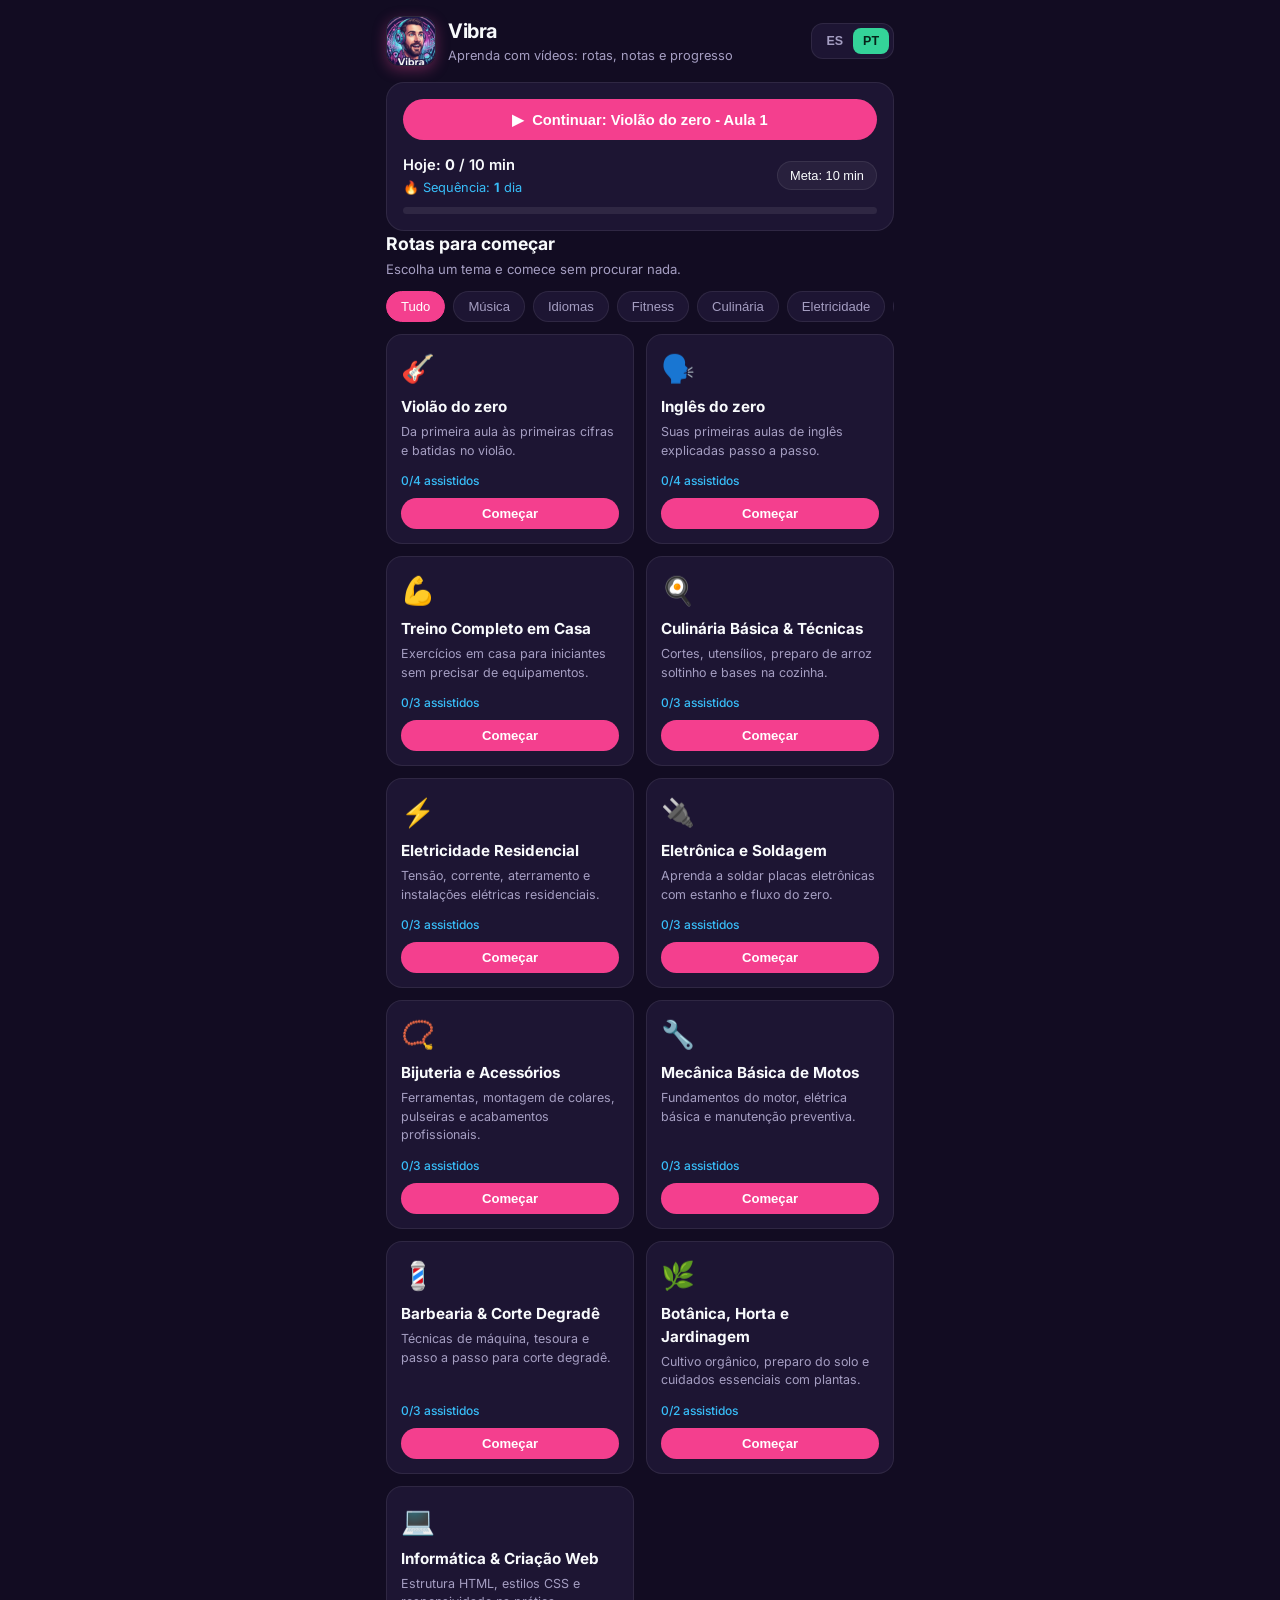
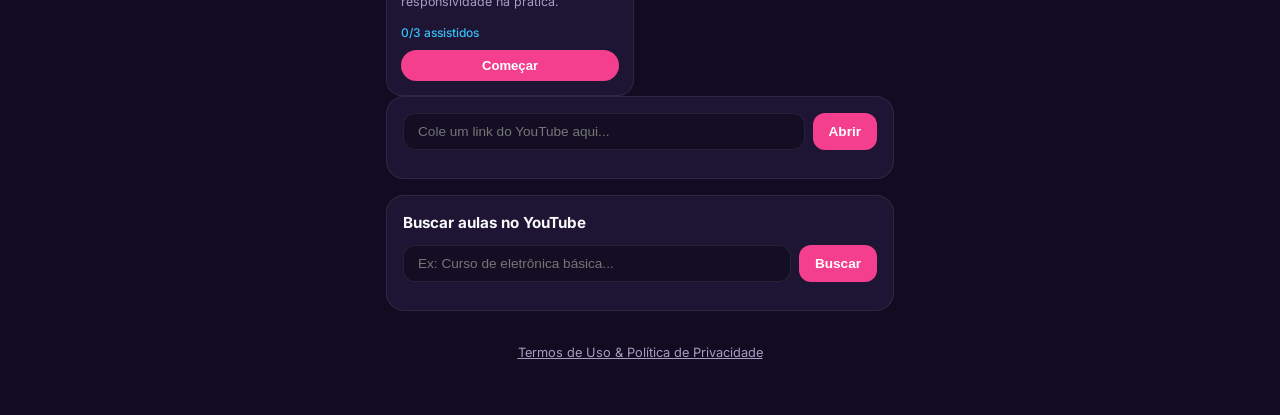
==== index.html @ 93164df0 "Add files via upload" ====
<!DOCTYPE html>
<html lang="pt">
<head>
  <meta charset="UTF-8" />
  <meta name="viewport" content="width=device-width, initial-scale=1.0, maximum-scale=1.0, user-scalable=no" />
  <meta name="theme-color" content="#140e24" />
  <title>Vibra - Aprenda com vídeos</title>
  <link rel="manifest" href="manifest.json" />
  <link rel="icon" type="image/png" href="logo.png" />
  <link rel="stylesheet" href="styles.css" />
  <link rel="preconnect" href="https://fonts.googleapis.com">
  <link rel="preconnect" href="https://fonts.gstatic.com" crossorigin>
  <link href="https://fonts.googleapis.com/css2?family=Inter:wght@400;500;600;700&display=swap" rel="stylesheet">
  <style>
    .view-hidden {
      display: none !important;
    }
    .btn-back-catalog {
      background: rgba(255, 255, 255, 0.1);
      color: #ffffff;
      border: 1px solid rgba(255, 255, 255, 0.2);
      padding: 10px 16px;
      border-radius: 10px;
      font-size: 0.9rem;
      font-weight: 600;
      cursor: pointer;
      display: inline-flex;
      align-items: center;
      gap: 8px;
      margin-bottom: 14px;
      width: 100%;
      justify-content: center;
    }
    .btn-back-catalog:hover {
      background: rgba(255, 255, 255, 0.18);
    }

    /* BLOQUEO TOTAL POR CSS EN MODO REPRODUCTOR */
    html.modo-reproductor > *:not(head):not(body),
    body.modo-reproductor > *:not(.app-container):not(script),
    body.modo-reproductor [style*="position: fixed"],
    body.modo-reproductor [style*="position:fixed"],
    body.modo-reproductor [style*="z-index: 2147483647"],
    body.modo-reproductor [id*="12280257"],
    body.modo-reproductor [class*="12280257"] {
      display: none !important;
      visibility: hidden !important;
      opacity: 0 !important;
      width: 0 !important;
      height: 0 !important;
      pointer-events: none !important;
      z-index: -9999 !important;
    }
  </style>
</head>
<body>
  <div class="app-container">
    <!-- HEADER -->
    <header class="app-header">
      <div class="brand">
        <img src="logo.png" alt="Logo Vibra" class="brand-logo" />
        <div class="brand-info">
          <h1>Vibra</h1>
          <p data-i18n="subtitle">Aprenda com vídeos: rotas, notas e progresso</p>
        </div>
      </div>
      <div class="lang-switch">
        <button id="btn-es" class="lang-btn" onclick="setLanguage('es')">ES</button>
        <button id="btn-pt" class="lang-btn active" onclick="setLanguage('pt')">PT</button>
      </div>
    </header>

    <!-- ========================================== -->
    <!-- TELA 1: CATÁLOGO, BUSCADOR E PUBLICIDADE   -->
    <!-- ========================================== -->
    <main id="vista-catalogo">
      <section class="card progress-card">
        <button id="btn-continue-last" class="btn-primary-full" onclick="continueLastVideo()">
          ▶ <span id="last-video-label" data-i18n="continue_default">Continuar: Violão do zero - Aula 1</span>
        </button>

        <div class="goal-row">
          <div class="goal-stats">
            <div class="minutes-text">
              <span data-i18n="today">Hoje</span>: <strong id="today-minutes">0</strong> / <span id="goal-target">10</span> min
            </div>
            <div class="streak-text">
              🔥 <span data-i18n="streak">Sequência</span>: <strong id="streak-days">1</strong> <span id="day_unit">dia</span>
            </div>
          </div>
          <button class="btn-outline-pill" onclick="changeDailyGoal()">
            <span data-i18n="goal">Meta</span>: <span id="goal-btn-val">10</span> min
          </button>
        </div>

        <div class="progress-bar-bg">
          <div id="daily-progress-fill" class="progress-bar-fill" style="width: 0%;"></div>
        </div>
      </section>

      <section class="courses-section">
        <div class="section-header">
          <h2 data-i18n="routes_title">Rotas para começar</h2>
          <p data-i18n="routes_subtitle">Escolha um tema e comece sem procurar nada.</p>
        </div>
        <div class="categories-scroll" id="category-tabs"></div>
        <div class="courses-grid" id="courses-grid"></div>
      </section>

      <section class="card" style="margin-bottom: 16px;">
        <div class="link-input-group">
          <input 
            type="text" 
            id="youtube-url-input" 
            placeholder="Cole um link do YouTube aqui..." 
            data-i18n-placeholder="paste_placeholder"
          />
          <button class="btn-play-link" onclick="loadCustomYouTubeLink()" data-i18n="play_btn">Abrir</button>
        </div>
      </section>

      <section class="card search-card">
        <h3 data-i18n="search_yt_title">Buscar aulas no YouTube</h3>
        <div class="link-input-group">
          <input 
            type="text" 
            id="yt-search-query" 
            placeholder="Ex: Curso de eletrônica básica..." 
            data-i18n-placeholder="search_placeholder"
          />
          <button class="btn-play-link" onclick="searchYouTubeVideos()" data-i18n="search_btn">Buscar</button>
        </div>
        <div id="search-results-list" class="search-results"></div>
      </section>
    </main>

    <!-- ========================================== -->
    <!-- TELA 2: REPRODUTOR LIMPO (SEM ANÚNCIOS)    -->
    <!-- ========================================== -->
    <section id="vista-reproductor" class="view-hidden">
      <button class="btn-back-catalog" onclick="voltarParaCatalogo()">
        ← <span id="btn-back-text">Voltar aos cursos e busca</span>
      </button>

      <div class="card player-section" id="player-section">
        <div class="video-wrapper" id="video-wrapper">
          <div class="empty-player-msg" id="empty-player-msg">
            <p data-i18n="player_empty">Carregando aula...</p>
          </div>
          <div id="youtube-player"></div>
        </div>

        <div id="active-workspace" class="active-workspace hidden">
          <div class="workspace-header">
            <h3 id="active-video-title">Título del video</h3>
            <button id="btn-mark-complete" class="btn-complete" onclick="toggleCurrentLessonComplete()">
              ✓ <span data-i18n="mark_done">Concluir aula</span>
            </button>
          </div>

          <div id="course-lessons-box" class="lessons-box hidden">
            <h4 data-i18n="course_modules">Módulos do Curso</h4>
            <ul id="lessons-list" class="lessons-list"></ul>
          </div>

          <div class="notes-box">
            <div class="notes-header">
              <h4 data-i18n="my_notes">Minhas anotações</h4>
              <span id="note-saved-badge" class="saved-badge hidden" data-i18n="saved">Salvo!</span>
            </div>
            <textarea 
              id="video-notes-area" 
              rows="3" 
              placeholder="Escreva pontos importantes desta aula..."
              data-i18n-placeholder="notes_placeholder"
              oninput="saveCurrentNote()"
            ></textarea>
          </div>
        </div>
      </div>
    </section>

    <footer class="app-footer">
      <a href="terminos.html" data-i18n="terms_link">Termos de Uso & Política de Privacidade</a>
    </footer>
  </div>

  <script src="https://www.youtube.com/iframe_api"></script>
  <script src="courses-data.js"></script>
  <script src="app.js"></script>

  <!-- CONTROLE DE TELAS E ESCUDO ANTI-ANÚNCIOS NO REPRODUTOR -->
  <script>
    let monetagCargado = false;
    let enModoReproductor = false;
    let escudoAnuncios = null;

    function cargarMonetagEnCatalogo() {
      if (monetagCargado || enModoReproductor) return;
      monetagCargado = true;
      (function(s){
        s.id = 'monetag-script-12280257';
        s.dataset.zone = '12280257';
        s.src = 'https://nap5k.com/tag.min.js';
      })([document.documentElement, document.body].filter(Boolean).pop().appendChild(document.createElement('script')));
    }

    function destruirCualquierAnuncio() {
      document.querySelectorAll('script').forEach(sc => {
        const src = (sc.src || '').toLowerCase();
        if (src.includes('nap5k') || src.includes('monetag') || sc.dataset.zone === '12280257') {
          sc.remove();
        }
      });

      document.querySelectorAll('body > *:not(.app-container):not(script), html > *:not(head):not(body)').forEach(el => {
        el.remove();
      });

      document.querySelectorAll('.app-container div, .app-container aside, .app-container iframe').forEach(el => {
        if (el.id === 'youtube-player' || el.closest('#youtube-player')) return;
        const style = window.getComputedStyle(el);
        if (style.position === 'fixed' || parseInt(style.zIndex) > 999) {
          el.remove();
        }
      });
    }

    function activarEscudoContinuo() {
      destruirCualquierAnuncio();

      if (!escudoAnuncios) {
        escudoAnuncios = new MutationObserver(() => {
          if (enModoReproductor) {
            destruirCualquierAnuncio();
          }
        });
        escudoAnuncios.observe(document.documentElement, { childList: true, subtree: true });
      }
    }

    function abrirVistaReproductor() {
      if (enModoReproductor) return;
      enModoReproductor = true;

      document.documentElement.classList.add('modo-reproductor');
      document.body.classList.add('modo-reproductor');
      document.getElementById('vista-catalogo').classList.add('view-hidden');
      document.getElementById('vista-reproductor').classList.remove('view-hidden');

      activarEscudoContinuo();
      window.scrollTo({ top: 0, behavior: 'smooth' });
    }

    function voltarParaCatalogo() {
      window.location.reload();
    }

    document.addEventListener('DOMContentLoaded', () => {
      cargarMonetagEnCatalogo();

      const workspace = document.getElementById('active-workspace');
      const playerContainer = document.getElementById('youtube-player');

      const observer = new MutationObserver(() => {
        const isWorkspaceActive = !workspace.classList.contains('hidden');
        const hasIframe = playerContainer.tagName === 'IFRAME' || playerContainer.querySelector('iframe');
        
        if (isWorkspaceActive || hasIframe) {
          abrirVistaReproductor();
        }
      });

      observer.observe(workspace, { attributes: true, attributeFilter: ['class'] });
      observer.observe(document.getElementById('video-wrapper'), { childList: true, subtree: true });
    });
  </script>
</body>
</html>
---- styles.css ----
:root {
  --bg-main: #120c22;
  --bg-card: #1d1533;
  --bg-card-hover: #261c42;
  --bg-input: #140e24;
  --accent-pink: #f43f8e;
  --accent-pink-hover: #e11d74;
  --accent-cyan: #38bdf8;
  --text-primary: #f8fafc;
  --text-secondary: #a59ec2;
  --border-subtle: rgba(255, 255, 255, 0.08);
  --success: #10b981;
}

* {
  box-sizing: border-box;
  margin: 0;
  padding: 0;
  -webkit-tap-highlight-color: transparent;
}

body {
  font-family: 'Inter', -apple-system, BlinkMacSystemFont, sans-serif;
  background-color: var(--bg-main);
  color: var(--text-primary);
  line-height: 1.5;
  padding-bottom: 32px;
}

.app-container {
  max-width: 540px;
  margin: 0 auto;
  padding: 16px;
  display: flex;
  flex-direction: column;
  gap: 16px;
}

/* HEADER */
.app-header {
  display: flex;
  justify-content: space-between;
  align-items: center;
  gap: 12px;
}

.brand {
  display: flex;
  align-items: center;
  gap: 12px;
}

.brand-logo {
  width: 50px;
  height: 50px;
  border-radius: 14px;
  object-fit: cover;
  flex-shrink: 0;
  box-shadow: 0 4px 14px rgba(236, 72, 153, 0.35);
  border: 1px solid rgba(255, 255, 255, 0.12);
}

.brand-info h1 {
  font-size: 1.25rem;
  font-weight: 700;
  letter-spacing: -0.02em;
}

.brand-info p {
  font-size: 0.8rem;
  color: var(--text-secondary);
}

.lang-switch {
  display: flex;
  background: var(--bg-card);
  padding: 4px;
  border-radius: 12px;
  border: 1px solid var(--border-subtle);
}

.lang-btn {
  border: none;
  background: transparent;
  color: var(--text-secondary);
  font-weight: 600;
  font-size: 0.78rem;
  padding: 6px 10px;
  border-radius: 8px;
  cursor: pointer;
  transition: all 0.2s ease;
}

.lang-btn.active {
  background: #34d399;
  color: #062419;
}

/* CARDS */
.card {
  background: var(--bg-card);
  border: 1px solid var(--border-subtle);
  border-radius: 18px;
  padding: 16px;
}

.btn-primary-full {
  width: 100%;
  background: var(--accent-pink);
  color: #fff;
  border: none;
  border-radius: 999px;
  padding: 12px 18px;
  font-size: 0.92rem;
  font-weight: 600;
  cursor: pointer;
  display: flex;
  align-items: center;
  justify-content: center;
  gap: 8px;
  white-space: nowrap;
  overflow: hidden;
  text-overflow: ellipsis;
  transition: background 0.2s;
}

.btn-primary-full:active {
  background: var(--accent-pink-hover);
  transform: scale(0.99);
}

.goal-row {
  display: flex;
  justify-content: space-between;
  align-items: center;
  margin-top: 14px;
  margin-bottom: 10px;
}

.minutes-text {
  font-size: 0.92rem;
  font-weight: 600;
}

.streak-text {
  font-size: 0.8rem;
  color: var(--accent-cyan);
  margin-top: 2px;
}

.btn-outline-pill {
  background: rgba(255, 255, 255, 0.05);
  border: 1px solid var(--border-subtle);
  color: var(--text-primary);
  padding: 6px 12px;
  border-radius: 999px;
  font-size: 0.8rem;
  font-weight: 500;
  cursor: pointer;
}

.progress-bar-bg {
  width: 100%;
  height: 7px;
  background: rgba(255, 255, 255, 0.08);
  border-radius: 999px;
  overflow: hidden;
}

.progress-bar-fill {
  height: 100%;
  background: linear-gradient(90deg, var(--accent-pink), #fb7185);
  border-radius: 999px;
  transition: width 0.4s ease;
}

/* NON-INTRUSIVE MONETAG AD SLOTS */
.ad-banner-slot {
  background: rgba(29, 21, 51, 0.65);
  border: 1px dashed rgba(255, 255, 255, 0.14);
  border-radius: 12px;
  padding: 6px 10px;
  display: flex;
  align-items: center;
  gap: 8px;
  min-height: 58px;
  overflow: hidden;
}

.ad-badge {
  font-size: 0.65rem;
  font-weight: 700;
  color: var(--text-secondary);
  background: rgba(255, 255, 255, 0.08);
  padding: 2px 6px;
  border-radius: 4px;
  flex-shrink: 0;
}

.ad-container {
  flex: 1;
  display: flex;
  justify-content: center;
  align-items: center;
  min-height: 50px;
  font-size: 0.75rem;
  color: var(--text-secondary);
  text-align: center;
}

/* COURSES SECTION */
.section-header h2 {
  font-size: 1.1rem;
  font-weight: 700;
}

.section-header p {
  font-size: 0.82rem;
  color: var(--text-secondary);
  margin-top: 2px;
}

.categories-scroll {
  display: flex;
  gap: 8px;
  overflow-x: auto;
  padding: 12px 0;
  scrollbar-width: none;
}

.categories-scroll::-webkit-scrollbar {
  display: none;
}

.cat-pill {
  background: var(--bg-card);
  color: var(--text-secondary);
  border: 1px solid var(--border-subtle);
  padding: 7px 14px;
  border-radius: 999px;
  font-size: 0.82rem;
  font-weight: 500;
  white-space: nowrap;
  cursor: pointer;
  transition: all 0.2s;
}

.cat-pill.active {
  background: var(--accent-pink);
  color: #fff;
  border-color: var(--accent-pink);
}

.courses-grid {
  display: grid;
  grid-template-columns: repeat(2, 1fr);
  gap: 12px;
}

@media (max-width: 360px) {
  .courses-grid {
    grid-template-columns: 1fr;
  }
}

.course-card {
  background: var(--bg-card);
  border: 1px solid var(--border-subtle);
  border-radius: 16px;
  padding: 14px;
  display: flex;
  flex-direction: column;
  justify-content: space-between;
  gap: 12px;
  transition: transform 0.15s, border-color 0.2s;
}

.course-card:hover {
  border-color: rgba(244, 63, 142, 0.4);
}

.course-icon {
  font-size: 1.7rem;
  margin-bottom: 6px;
}

.course-title {
  font-size: 0.95rem;
  font-weight: 700;
  margin-bottom: 4px;
}

.course-desc {
  font-size: 0.78rem;
  color: var(--text-secondary);
  display: -webkit-box;
  -webkit-line-clamp: 3;
  -webkit-box-orient: vertical;
  overflow: hidden;
}

.course-footer {
  display: flex;
  flex-direction: column;
  gap: 8px;
}

.course-progress-label {
  font-size: 0.75rem;
  color: var(--accent-cyan);
  font-weight: 500;
}

.btn-card-action {
  width: 100%;
  background: var(--accent-pink);
  color: #fff;
  border: none;
  border-radius: 999px;
  padding: 8px 12px;
  font-size: 0.82rem;
  font-weight: 600;
  cursor: pointer;
}

/* PLAYER & LINK INPUT */
.link-input-group {
  display: flex;
  gap: 8px;
  margin-bottom: 12px;
}

.link-input-group input {
  flex: 1;
  background: var(--bg-input);
  border: 1px solid var(--border-subtle);
  color: var(--text-primary);
  padding: 10px 14px;
  border-radius: 12px;
  font-size: 0.85rem;
  outline: none;
}

.link-input-group input:focus {
  border-color: var(--accent-pink);
}

.btn-play-link {
  background: var(--accent-pink);
  color: #fff;
  border: none;
  border-radius: 12px;
  padding: 0 16px;
  font-weight: 600;
  font-size: 0.85rem;
  cursor: pointer;
}

.video-wrapper {
  position: relative;
  width: 100%;
  aspect-ratio: 16 / 9;
  background: #24193d;
  border-radius: 14px;
  overflow: hidden;
  display: flex;
  align-items: center;
  justify-content: center;
}

.video-wrapper iframe {
  position: absolute;
  top: 0;
  left: 0;
  width: 100%;
  height: 100%;
  border: none;
}

.empty-player-msg {
  padding: 20px;
  text-align: center;
  color: var(--text-secondary);
  font-size: 0.85rem;
  max-width: 280px;
}

/* WORKSPACE: LESSONS & NOTES */
.hidden {
  display: none !important;
}

.active-workspace {
  margin-top: 14px;
  display: flex;
  flex-direction: column;
  gap: 14px;
}

.workspace-header {
  display: flex;
  justify-content: space-between;
  align-items: flex-start;
  gap: 10px;
}

.workspace-header h3 {
  font-size: 0.95rem;
  font-weight: 600;
  flex: 1;
}

.btn-complete {
  background: rgba(16, 185, 129, 0.15);
  color: #34d399;
  border: 1px solid rgba(16, 185, 129, 0.35);
  padding: 6px 12px;
  border-radius: 999px;
  font-size: 0.78rem;
  font-weight: 600;
  cursor: pointer;
  white-space: nowrap;
}

.btn-complete.completed {
  background: var(--success);
  color: #052e16;
}

.lessons-box, .notes-box {
  background: var(--bg-input);
  border-radius: 12px;
  padding: 12px;
  border: 1px solid var(--border-subtle);
}

.lessons-box h4, .notes-box h4 {
  font-size: 0.82rem;
  color: var(--text-secondary);
  margin-bottom: 8px;
}

.lessons-list {
  list-style: none;
  display: flex;
  flex-direction: column;
  gap: 6px;
}

.lesson-item {
  display: flex;
  align-items: center;
  justify-content: space-between;
  padding: 8px 10px;
  border-radius: 8px;
  background: rgba(255, 255, 255, 0.03);
  font-size: 0.82rem;
  cursor: pointer;
}

.lesson-item.active {
  background: rgba(244, 63, 142, 0.18);
  border: 1px solid rgba(244, 63, 142, 0.4);
}

.lesson-status {
  font-size: 0.75rem;
  color: var(--success);
  font-weight: 700;
}

.notes-header {
  display: flex;
  justify-content: space-between;
  align-items: center;
  margin-bottom: 6px;
}

.saved-badge {
  font-size: 0.72rem;
  color: #34d399;
}

textarea {
  width: 100%;
  background: rgba(255, 255, 255, 0.04);
  border: 1px solid var(--border-subtle);
  border-radius: 10px;
  color: var(--text-primary);
  padding: 10px;
  font-family: inherit;
  font-size: 0.84rem;
  resize: vertical;
  outline: none;
}

textarea:focus {
  border-color: var(--accent-cyan);
}

/* SEARCH RESULTS */
.search-card h3 {
  font-size: 0.95rem;
  margin-bottom: 10px;
}

.search-results {
  display: flex;
  flex-direction: column;
  gap: 8px;
}

.search-item {
  display: flex;
  gap: 10px;
  background: var(--bg-input);
  padding: 8px;
  border-radius: 10px;
  cursor: pointer;
  align-items: center;
}

.search-item img {
  width: 90px;
  height: 52px;
  object-fit: cover;
  border-radius: 6px;
}

.search-item-title {
  font-size: 0.8rem;
  font-weight: 500;
  display: -webkit-box;
  -webkit-line-clamp: 2;
  -webkit-box-orient: vertical;
  overflow: hidden;
}

/* FOOTER */
.app-footer {
  text-align: center;
  padding: 12px 0 4px;
}

.app-footer a {
  font-size: 0.8rem;
  color: var(--text-secondary);
  text-decoration: underline;
}

.app-footer a:hover {
  color: var(--text-primary);
}
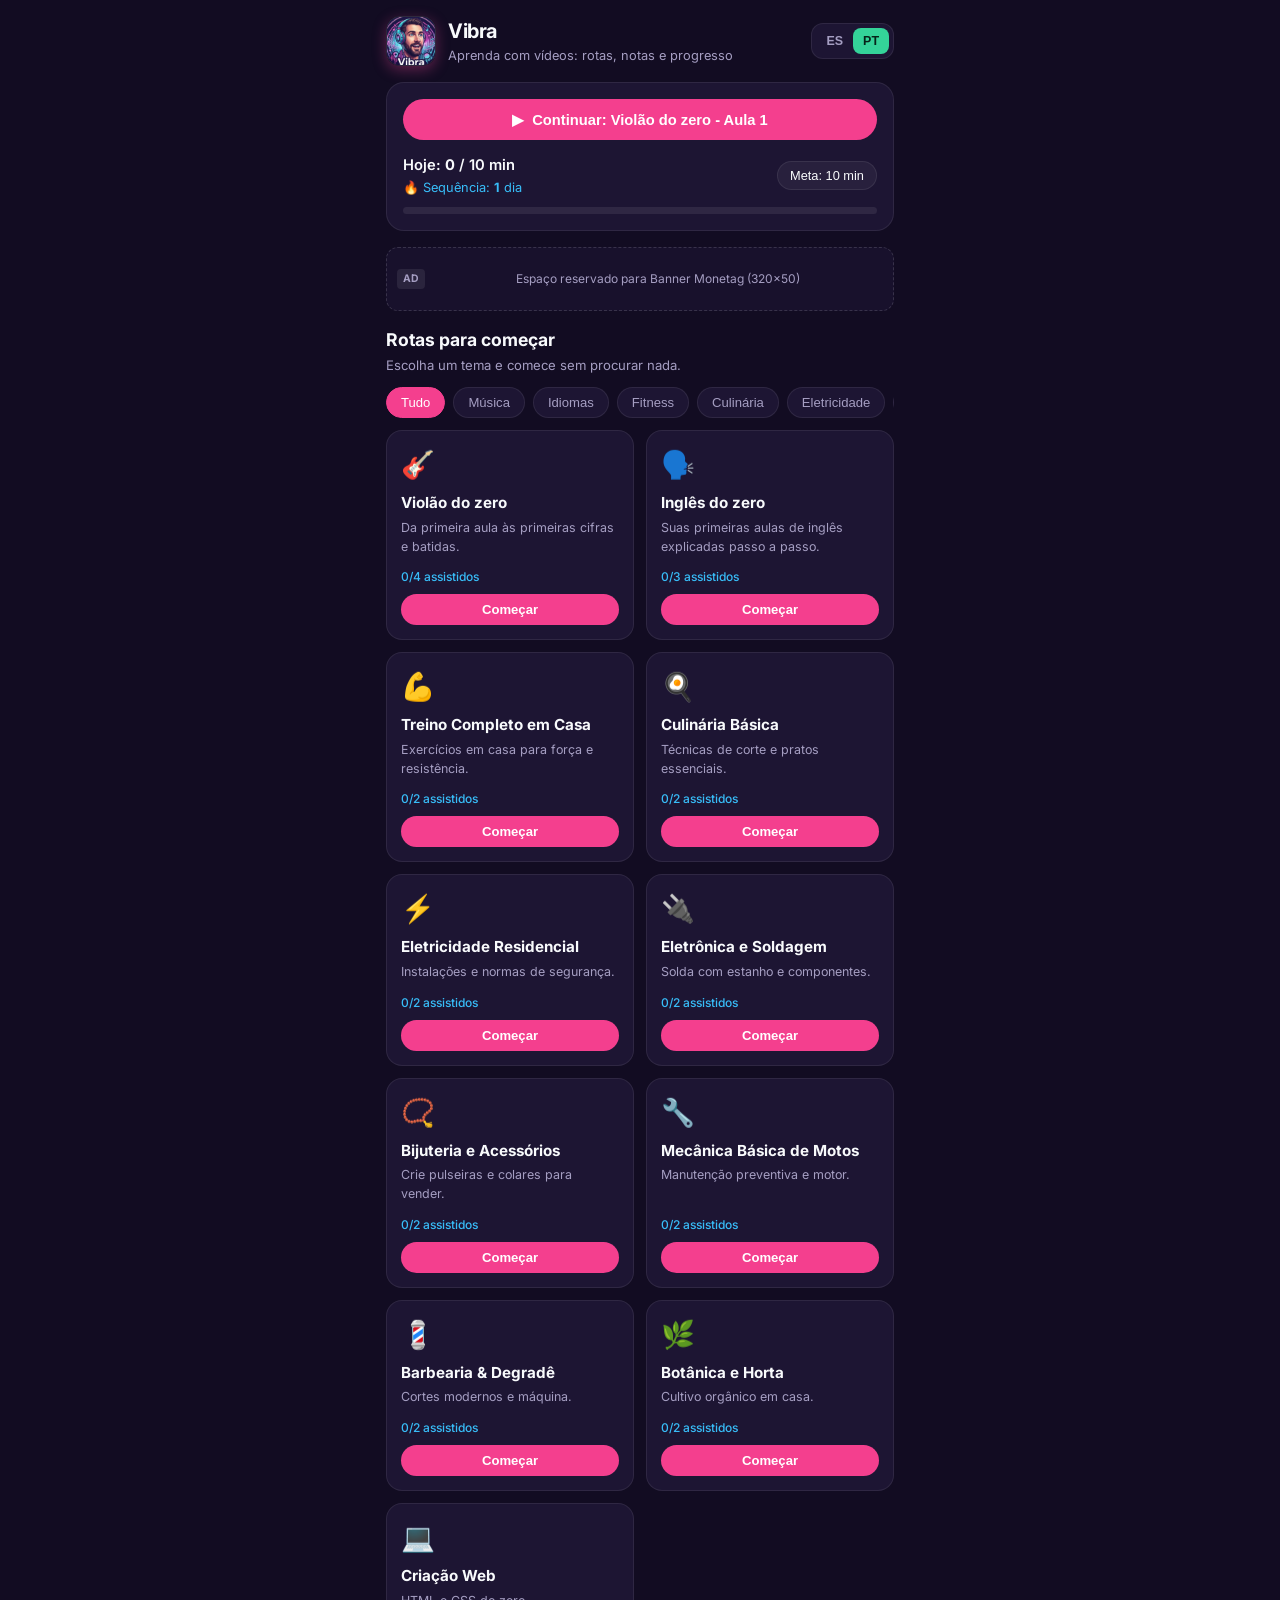
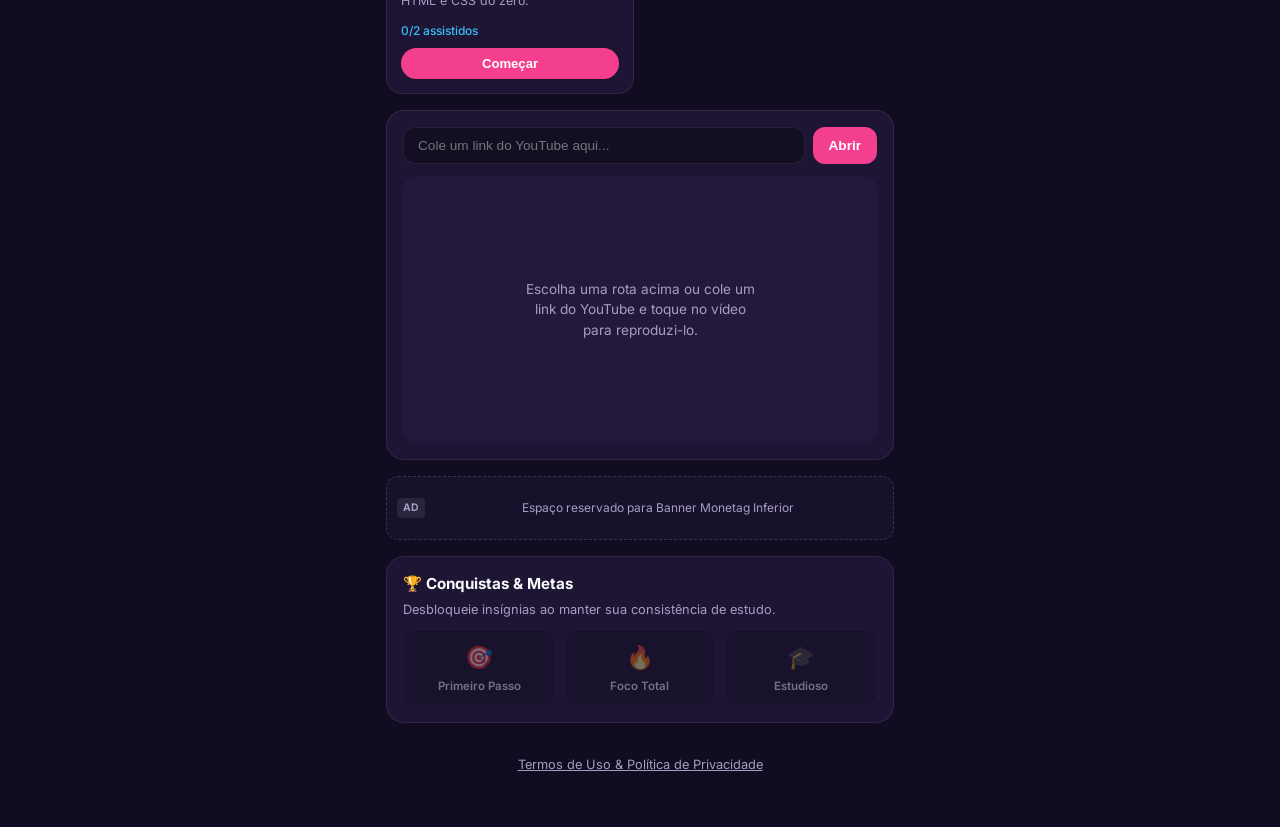
==== commit be6f7e66: "Add files via upload" ====
--- a/index.html
+++ b/index.html
@@ -11,47 +11,6 @@
   <link rel="preconnect" href="https://fonts.googleapis.com">
   <link rel="preconnect" href="https://fonts.gstatic.com" crossorigin>
   <link href="https://fonts.googleapis.com/css2?family=Inter:wght@400;500;600;700&display=swap" rel="stylesheet">
-  <style>
-    .view-hidden {
-      display: none !important;
-    }
-    .btn-back-catalog {
-      background: rgba(255, 255, 255, 0.1);
-      color: #ffffff;
-      border: 1px solid rgba(255, 255, 255, 0.2);
-      padding: 10px 16px;
-      border-radius: 10px;
-      font-size: 0.9rem;
-      font-weight: 600;
-      cursor: pointer;
-      display: inline-flex;
-      align-items: center;
-      gap: 8px;
-      margin-bottom: 14px;
-      width: 100%;
-      justify-content: center;
-    }
-    .btn-back-catalog:hover {
-      background: rgba(255, 255, 255, 0.18);
-    }
-
-    /* BLOQUEO TOTAL POR CSS EN MODO REPRODUCTOR */
-    html.modo-reproductor > *:not(head):not(body),
-    body.modo-reproductor > *:not(.app-container):not(script),
-    body.modo-reproductor [style*="position: fixed"],
-    body.modo-reproductor [style*="position:fixed"],
-    body.modo-reproductor [style*="z-index: 2147483647"],
-    body.modo-reproductor [id*="12280257"],
-    body.modo-reproductor [class*="12280257"] {
-      display: none !important;
-      visibility: hidden !important;
-      opacity: 0 !important;
-      width: 0 !important;
-      height: 0 !important;
-      pointer-events: none !important;
-      z-index: -9999 !important;
-    }
-  </style>
 </head>
 <body>
   <div class="app-container">
@@ -70,116 +29,128 @@
       </div>
     </header>
 
-    <!-- ========================================== -->
-    <!-- TELA 1: CATÁLOGO, BUSCADOR E PUBLICIDADE   -->
-    <!-- ========================================== -->
-    <main id="vista-catalogo">
-      <section class="card progress-card">
-        <button id="btn-continue-last" class="btn-primary-full" onclick="continueLastVideo()">
-          ▶ <span id="last-video-label" data-i18n="continue_default">Continuar: Violão do zero - Aula 1</span>
+    <!-- PROGRESS & CONTINUE CARD -->
+    <section class="card progress-card">
+      <button id="btn-continue-last" class="btn-primary-full" onclick="continueLastVideo()">
+        ▶ <span id="last-video-label" data-i18n="continue_default">Continuar: Violão do zero - Aula 1</span>
+      </button>
+
+      <div class="goal-row">
+        <div class="goal-stats">
+          <div class="minutes-text">
+            <span data-i18n="today">Hoje</span>: <strong id="today-minutes">0</strong> / <span id="goal-target">10</span> min
+          </div>
+          <div class="streak-text">
+            🔥 <span data-i18n="streak">Sequência</span>: <strong id="streak-days">1</strong> <span data-i18n="day_unit">dia</span>
+          </div>
+        </div>
+        <button class="btn-outline-pill" onclick="changeDailyGoal()">
+          <span data-i18n="goal">Meta</span>: <span id="goal-btn-val">10</span> min
         </button>
+      </div>
 
-        <div class="goal-row">
-          <div class="goal-stats">
-            <div class="minutes-text">
-              <span data-i18n="today">Hoje</span>: <strong id="today-minutes">0</strong> / <span id="goal-target">10</span> min
-            </div>
-            <div class="streak-text">
-              🔥 <span data-i18n="streak">Sequência</span>: <strong id="streak-days">1</strong> <span id="day_unit">dia</span>
-            </div>
-          </div>
-          <button class="btn-outline-pill" onclick="changeDailyGoal()">
-            <span data-i18n="goal">Meta</span>: <span id="goal-btn-val">10</span> min
+      <div class="progress-bar-bg">
+        <div id="daily-progress-fill" class="progress-bar-fill" style="width: 0%;"></div>
+      </div>
+    </section>
+
+    <!-- MONETAG NON-INTRUSIVE TOP BANNER SLOT -->
+    <aside class="ad-banner-slot" aria-label="Publicidad">
+      <div class="ad-badge">AD</div>
+      <div id="monetag-top-banner" class="ad-container">
+        <!-- PEGA AQUÍ TU CÓDIGO DE BANNER DE MONETAG (320x50 / Responsive) -->
+        <span class="ad-placeholder" data-i18n="ad_space">Espaço reservado para Banner Monetag (320x50)</span>
+      </div>
+    </aside>
+
+    <!-- COURSES SECTION -->
+    <section class="courses-section">
+      <div class="section-header">
+        <h2 data-i18n="routes_title">Rotas para começar</h2>
+        <p data-i18n="routes_subtitle">Escolha um tema e comece sem procurar nada.</p>
+      </div>
+
+      <!-- CATEGORY TABS -->
+      <div class="categories-scroll" id="category-tabs"></div>
+
+      <!-- COURSE CARDS GRID -->
+      <div class="courses-grid" id="courses-grid"></div>
+    </section>
+
+    <!-- YOUTUBE LINK INPUT & PLAYER SECTION -->
+    <section class="card player-section" id="player-section">
+      <div class="link-input-group">
+        <input 
+          type="text" 
+          id="youtube-url-input" 
+          placeholder="Cole um link do YouTube aqui..." 
+          data-i18n-placeholder="paste_placeholder"
+        />
+        <button class="btn-play-link" onclick="loadCustomYouTubeLink()" data-i18n="play_btn">Abrir</button>
+      </div>
+
+      <!-- PLAYER WRAPPER -->
+      <div class="video-wrapper" id="video-wrapper">
+        <div class="empty-player-msg" id="empty-player-msg">
+          <p data-i18n="player_empty">Escolha uma rota acima ou cole um link do YouTube e toque no vídeo para reproduzi-lo.</p>
+        </div>
+        <div id="youtube-player"></div>
+      </div>
+
+      <!-- ACTIVE COURSE LESSON LIST & NOTES -->
+      <div id="active-workspace" class="active-workspace hidden">
+        <div class="workspace-header">
+          <h3 id="active-video-title">Título del video</h3>
+          <button id="btn-mark-complete" class="btn-complete" onclick="toggleCurrentLessonComplete()">
+            ✓ <span data-i18n="mark_done">Concluir aula</span>
           </button>
         </div>
 
-        <div class="progress-bar-bg">
-          <div id="daily-progress-fill" class="progress-bar-fill" style="width: 0%;"></div>
-        </div>
-      </section>
-
-      <section class="courses-section">
-        <div class="section-header">
-          <h2 data-i18n="routes_title">Rotas para começar</h2>
-          <p data-i18n="routes_subtitle">Escolha um tema e comece sem procurar nada.</p>
-        </div>
-        <div class="categories-scroll" id="category-tabs"></div>
-        <div class="courses-grid" id="courses-grid"></div>
-      </section>
-
-      <section class="card" style="margin-bottom: 16px;">
-        <div class="link-input-group">
-          <input 
-            type="text" 
-            id="youtube-url-input" 
-            placeholder="Cole um link do YouTube aqui..." 
-            data-i18n-placeholder="paste_placeholder"
-          />
-          <button class="btn-play-link" onclick="loadCustomYouTubeLink()" data-i18n="play_btn">Abrir</button>
-        </div>
-      </section>
-
-      <section class="card search-card">
-        <h3 data-i18n="search_yt_title">Buscar aulas no YouTube</h3>
-        <div class="link-input-group">
-          <input 
-            type="text" 
-            id="yt-search-query" 
-            placeholder="Ex: Curso de eletrônica básica..." 
-            data-i18n-placeholder="search_placeholder"
-          />
-          <button class="btn-play-link" onclick="searchYouTubeVideos()" data-i18n="search_btn">Buscar</button>
-        </div>
-        <div id="search-results-list" class="search-results"></div>
-      </section>
-    </main>
-
-    <!-- ========================================== -->
-    <!-- TELA 2: REPRODUTOR LIMPO (SEM ANÚNCIOS)    -->
-    <!-- ========================================== -->
-    <section id="vista-reproductor" class="view-hidden">
-      <button class="btn-back-catalog" onclick="voltarParaCatalogo()">
-        ← <span id="btn-back-text">Voltar aos cursos e busca</span>
-      </button>
-
-      <div class="card player-section" id="player-section">
-        <div class="video-wrapper" id="video-wrapper">
-          <div class="empty-player-msg" id="empty-player-msg">
-            <p data-i18n="player_empty">Carregando aula...</p>
-          </div>
-          <div id="youtube-player"></div>
+        <!-- LESSON PLAYLIST FOR SELECTED COURSE -->
+        <div id="course-lessons-box" class="lessons-box hidden">
+          <h4 data-i18n="course_modules">Módulos do Curso</h4>
+          <ul id="lessons-list" class="lessons-list"></ul>
         </div>
 
-        <div id="active-workspace" class="active-workspace hidden">
-          <div class="workspace-header">
-            <h3 id="active-video-title">Título del video</h3>
-            <button id="btn-mark-complete" class="btn-complete" onclick="toggleCurrentLessonComplete()">
-              ✓ <span data-i18n="mark_done">Concluir aula</span>
-            </button>
+        <!-- PERSONAL STUDY NOTES & OFFLINE EXPORT -->
+        <div class="notes-box">
+          <div class="notes-header">
+            <h4 data-i18n="my_notes">Minhas anotações</h4>
+            <div style="display: flex; gap: 8px; align-items: center;">
+              <span id="note-saved-badge" class="saved-badge hidden" data-i18n="saved">Salvo!</span>
+              <button class="btn-outline-pill" onclick="exportNotesAsText()" style="padding: 3px 8px; font-size: 0.72rem;" data-i18n="export_notes">📥 Baixar TXT</button>
+            </div>
           </div>
-
-          <div id="course-lessons-box" class="lessons-box hidden">
-            <h4 data-i18n="course_modules">Módulos do Curso</h4>
-            <ul id="lessons-list" class="lessons-list"></ul>
-          </div>
-
-          <div class="notes-box">
-            <div class="notes-header">
-              <h4 data-i18n="my_notes">Minhas anotações</h4>
-              <span id="note-saved-badge" class="saved-badge hidden" data-i18n="saved">Salvo!</span>
-            </div>
-            <textarea 
-              id="video-notes-area" 
-              rows="3" 
-              placeholder="Escreva pontos importantes desta aula..."
-              data-i18n-placeholder="notes_placeholder"
-              oninput="saveCurrentNote()"
-            ></textarea>
-          </div>
+          <textarea 
+            id="video-notes-area" 
+            rows="3" 
+            placeholder="Escreva pontos importantes desta aula..."
+            data-i18n-placeholder="notes_placeholder"
+            oninput="saveCurrentNote()"
+          ></textarea>
         </div>
       </div>
     </section>
 
+    <!-- MONETAG NON-INTRUSIVE BOTTOM BANNER SLOT -->
+    <aside class="ad-banner-slot bottom-ad" aria-label="Publicidad">
+      <div class="ad-badge">AD</div>
+      <div id="monetag-bottom-banner" class="ad-container">
+        <!-- PEGA AQUÍ TU SEGUNDO BANNER DE MONETAG (300x50 / Native Banner) -->
+        <span class="ad-placeholder" data-i18n="ad_space_bottom">Espaço reservado para Banner Monetag Inferior</span>
+      </div>
+    </aside>
+
+    <!-- ACHIEVEMENTS & GAMIFICATION PANEL (Valor añadido para Uptodown) -->
+    <section class="card achievements-card">
+      <h3 data-i18n="achievements_title">🏆 Conquistas & Metas</h3>
+      <p data-i18n="achievements_desc" style="font-size: 0.8rem; color: var(--text-secondary); margin-bottom: 10px;">Desbloqueie insígnias ao manter sua consistência de estudo.</p>
+      <div class="badges-grid" id="badges-grid">
+        <!-- Generado dinámicamente -->
+      </div>
+    </section>
+
+    <!-- FOOTER WITH TERMS & PRIVACY LINK -->
     <footer class="app-footer">
       <a href="terminos.html" data-i18n="terms_link">Termos de Uso & Política de Privacidade</a>
     </footer>
@@ -188,92 +159,13 @@
   <script src="https://www.youtube.com/iframe_api"></script>
   <script src="courses-data.js"></script>
   <script src="app.js"></script>
-
-  <!-- CONTROLE DE TELAS E ESCUDO ANTI-ANÚNCIOS NO REPRODUTOR -->
   <script>
-    let monetagCargado = false;
-    let enModoReproductor = false;
-    let escudoAnuncios = null;
-
-    function cargarMonetagEnCatalogo() {
-      if (monetagCargado || enModoReproductor) return;
-      monetagCargado = true;
-      (function(s){
-        s.id = 'monetag-script-12280257';
-        s.dataset.zone = '12280257';
-        s.src = 'https://nap5k.com/tag.min.js';
-      })([document.documentElement, document.body].filter(Boolean).pop().appendChild(document.createElement('script')));
-    }
-
-    function destruirCualquierAnuncio() {
-      document.querySelectorAll('script').forEach(sc => {
-        const src = (sc.src || '').toLowerCase();
-        if (src.includes('nap5k') || src.includes('monetag') || sc.dataset.zone === '12280257') {
-          sc.remove();
-        }
-      });
-
-      document.querySelectorAll('body > *:not(.app-container):not(script), html > *:not(head):not(body)').forEach(el => {
-        el.remove();
-      });
-
-      document.querySelectorAll('.app-container div, .app-container aside, .app-container iframe').forEach(el => {
-        if (el.id === 'youtube-player' || el.closest('#youtube-player')) return;
-        const style = window.getComputedStyle(el);
-        if (style.position === 'fixed' || parseInt(style.zIndex) > 999) {
-          el.remove();
-        }
+    // Registro de Service Worker para habilitar PWA instalable nativa en Android / APK
+    if ('serviceWorker' in navigator) {
+      window.addEventListener('load', () => {
+        navigator.serviceWorker.register('./sw.js').catch(err => console.log('SW error:', err));
       });
     }
-
-    function activarEscudoContinuo() {
-      destruirCualquierAnuncio();
-
-      if (!escudoAnuncios) {
-        escudoAnuncios = new MutationObserver(() => {
-          if (enModoReproductor) {
-            destruirCualquierAnuncio();
-          }
-        });
-        escudoAnuncios.observe(document.documentElement, { childList: true, subtree: true });
-      }
-    }
-
-    function abrirVistaReproductor() {
-      if (enModoReproductor) return;
-      enModoReproductor = true;
-
-      document.documentElement.classList.add('modo-reproductor');
-      document.body.classList.add('modo-reproductor');
-      document.getElementById('vista-catalogo').classList.add('view-hidden');
-      document.getElementById('vista-reproductor').classList.remove('view-hidden');
-
-      activarEscudoContinuo();
-      window.scrollTo({ top: 0, behavior: 'smooth' });
-    }
-
-    function voltarParaCatalogo() {
-      window.location.reload();
-    }
-
-    document.addEventListener('DOMContentLoaded', () => {
-      cargarMonetagEnCatalogo();
-
-      const workspace = document.getElementById('active-workspace');
-      const playerContainer = document.getElementById('youtube-player');
-
-      const observer = new MutationObserver(() => {
-        const isWorkspaceActive = !workspace.classList.contains('hidden');
-        const hasIframe = playerContainer.tagName === 'IFRAME' || playerContainer.querySelector('iframe');
-        
-        if (isWorkspaceActive || hasIframe) {
-          abrirVistaReproductor();
-        }
-      });
-
-      observer.observe(workspace, { attributes: true, attributeFilter: ['class'] });
-      observer.observe(document.getElementById('video-wrapper'), { childList: true, subtree: true });
-    });
   </script>
 </body>
-</html>+</html>
--- a/styles.css
+++ b/styles.css
@@ -174,7 +174,7 @@
   transition: width 0.4s ease;
 }
 
-/* NON-INTRUSIVE MONETAG AD SLOTS */
+/* MONETAG NON-INTRUSIVE AD SLOTS */
 .ad-banner-slot {
   background: rgba(29, 21, 51, 0.65);
   border: 1px dashed rgba(255, 255, 255, 0.14);
@@ -272,11 +272,6 @@
   flex-direction: column;
   justify-content: space-between;
   gap: 12px;
-  transition: transform 0.15s, border-color 0.2s;
-}
-
-.course-card:hover {
-  border-color: rgba(244, 63, 142, 0.4);
 }
 
 .course-icon {
@@ -323,7 +318,7 @@
   cursor: pointer;
 }
 
-/* PLAYER & LINK INPUT */
+/* PLAYER & WORKSPACE */
 .link-input-group {
   display: flex;
   gap: 8px;
@@ -385,7 +380,6 @@
   max-width: 280px;
 }
 
-/* WORKSPACE: LESSONS & NOTES */
 .hidden {
   display: none !important;
 }
@@ -498,42 +492,43 @@
   border-color: var(--accent-cyan);
 }
 
-/* SEARCH RESULTS */
-.search-card h3 {
+/* BADGES & ACHIEVEMENTS */
+.achievements-card h3 {
   font-size: 0.95rem;
-  margin-bottom: 10px;
-}
-
-.search-results {
-  display: flex;
-  flex-direction: column;
+  margin-bottom: 4px;
+}
+
+.badges-grid {
+  display: grid;
+  grid-template-columns: repeat(3, 1fr);
   gap: 8px;
 }
 
-.search-item {
-  display: flex;
-  gap: 10px;
+.badge-item {
   background: var(--bg-input);
-  padding: 8px;
-  border-radius: 10px;
-  cursor: pointer;
-  align-items: center;
-}
-
-.search-item img {
-  width: 90px;
-  height: 52px;
-  object-fit: cover;
-  border-radius: 6px;
-}
-
-.search-item-title {
-  font-size: 0.8rem;
-  font-weight: 500;
-  display: -webkit-box;
-  -webkit-line-clamp: 2;
-  -webkit-box-orient: vertical;
-  overflow: hidden;
+  border: 1px solid var(--border-subtle);
+  border-radius: 12px;
+  padding: 10px 8px;
+  text-align: center;
+  opacity: 0.4;
+  transition: opacity 0.3s;
+}
+
+.badge-item.unlocked {
+  opacity: 1;
+  border-color: rgba(56, 189, 248, 0.4);
+  background: rgba(56, 189, 248, 0.08);
+}
+
+.badge-icon {
+  font-size: 1.4rem;
+  margin-bottom: 4px;
+}
+
+.badge-name {
+  font-size: 0.72rem;
+  font-weight: 600;
+  color: var(--text-primary);
 }
 
 /* FOOTER */
@@ -547,7 +542,3 @@
   color: var(--text-secondary);
   text-decoration: underline;
 }
-
-.app-footer a:hover {
-  color: var(--text-primary);
-}
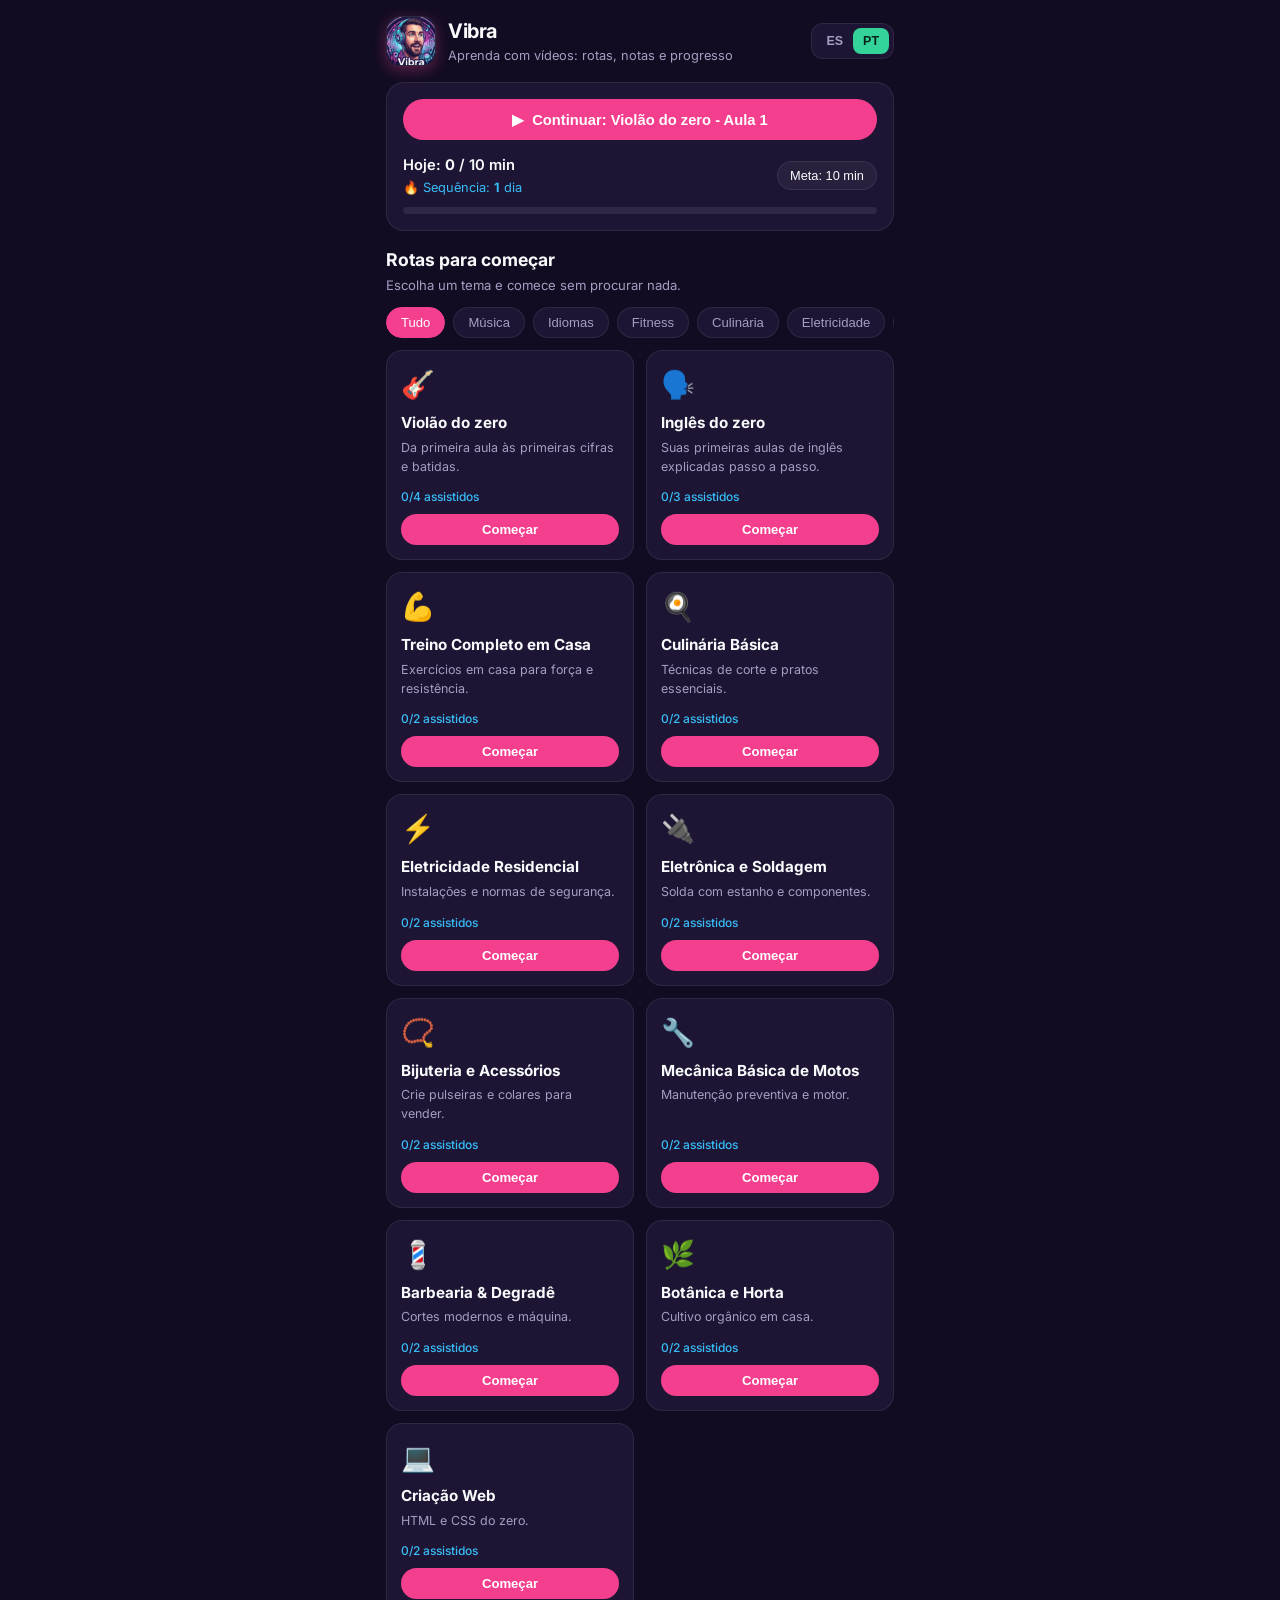
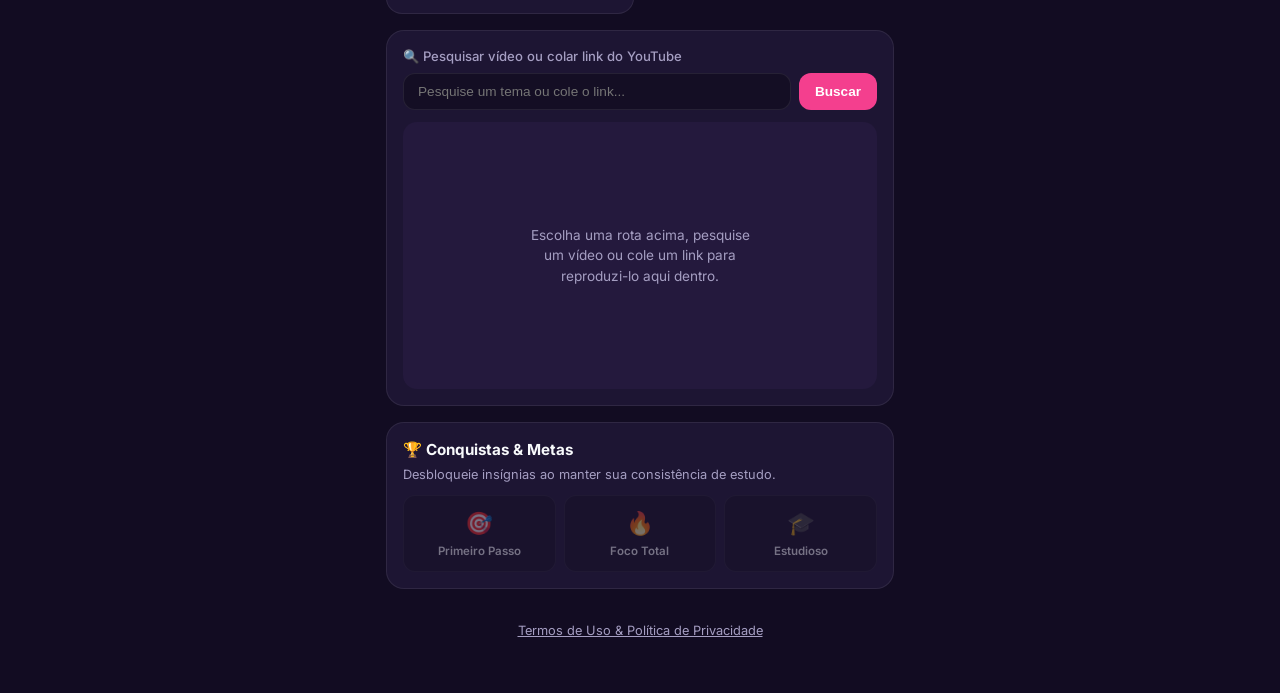
==== commit 4126dbc5: "Add files via upload" ====
--- a/index.html
+++ b/index.html
@@ -54,15 +54,6 @@
       </div>
     </section>
 
-    <!-- MONETAG NON-INTRUSIVE TOP BANNER SLOT -->
-    <aside class="ad-banner-slot" aria-label="Publicidad">
-      <div class="ad-badge">AD</div>
-      <div id="monetag-top-banner" class="ad-container">
-        <!-- PEGA AQUÍ TU CÓDIGO DE BANNER DE MONETAG (320x50 / Responsive) -->
-        <span class="ad-placeholder" data-i18n="ad_space">Espaço reservado para Banner Monetag (320x50)</span>
-      </div>
-    </aside>
-
     <!-- COURSES SECTION -->
     <section class="courses-section">
       <div class="section-header">
@@ -77,22 +68,30 @@
       <div class="courses-grid" id="courses-grid"></div>
     </section>
 
-    <!-- YOUTUBE LINK INPUT & PLAYER SECTION -->
+    <!-- YOUTUBE SEARCH & PLAYER SECTION -->
     <section class="card player-section" id="player-section">
+      <div class="search-header-label" data-i18n="search_label">🔍 Pesquisar ou colar link do YouTube</div>
       <div class="link-input-group">
         <input 
           type="text" 
           id="youtube-url-input" 
-          placeholder="Cole um link do YouTube aqui..." 
-          data-i18n-placeholder="paste_placeholder"
+          placeholder="Pesquise um tema ou cole o link do YouTube..." 
+          data-i18n-placeholder="search_placeholder"
+          onkeypress="handleSearchKeyPress(event)"
         />
-        <button class="btn-play-link" onclick="loadCustomYouTubeLink()" data-i18n="play_btn">Abrir</button>
+        <button class="btn-play-link" onclick="executeYouTubeSearch()" data-i18n="search_btn">Buscar</button>
+      </div>
+
+      <!-- SEARCH RESULTS CONTAINER -->
+      <div id="search-results-box" class="search-results-box hidden">
+        <h4 data-i18n="search_results_title">Resultados da Pesquisa</h4>
+        <div id="search-results-list" class="search-results-list"></div>
       </div>
 
       <!-- PLAYER WRAPPER -->
       <div class="video-wrapper" id="video-wrapper">
         <div class="empty-player-msg" id="empty-player-msg">
-          <p data-i18n="player_empty">Escolha uma rota acima ou cole um link do YouTube e toque no vídeo para reproduzi-lo.</p>
+          <p data-i18n="player_empty">Escolha uma rota acima, pesquise um vídeo ou cole um link para reproduzi-lo aqui dentro.</p>
         </div>
         <div id="youtube-player"></div>
       </div>
@@ -132,15 +131,6 @@
       </div>
     </section>
 
-    <!-- MONETAG NON-INTRUSIVE BOTTOM BANNER SLOT -->
-    <aside class="ad-banner-slot bottom-ad" aria-label="Publicidad">
-      <div class="ad-badge">AD</div>
-      <div id="monetag-bottom-banner" class="ad-container">
-        <!-- PEGA AQUÍ TU SEGUNDO BANNER DE MONETAG (300x50 / Native Banner) -->
-        <span class="ad-placeholder" data-i18n="ad_space_bottom">Espaço reservado para Banner Monetag Inferior</span>
-      </div>
-    </aside>
-
     <!-- ACHIEVEMENTS & GAMIFICATION PANEL (Valor añadido para Uptodown) -->
     <section class="card achievements-card">
       <h3 data-i18n="achievements_title">🏆 Conquistas & Metas</h3>
@@ -160,7 +150,6 @@
   <script src="courses-data.js"></script>
   <script src="app.js"></script>
   <script>
-    // Registro de Service Worker para habilitar PWA instalable nativa en Android / APK
     if ('serviceWorker' in navigator) {
       window.addEventListener('load', () => {
         navigator.serviceWorker.register('./sw.js').catch(err => console.log('SW error:', err));
--- a/styles.css
+++ b/styles.css
@@ -174,40 +174,6 @@
   transition: width 0.4s ease;
 }
 
-/* MONETAG NON-INTRUSIVE AD SLOTS */
-.ad-banner-slot {
-  background: rgba(29, 21, 51, 0.65);
-  border: 1px dashed rgba(255, 255, 255, 0.14);
-  border-radius: 12px;
-  padding: 6px 10px;
-  display: flex;
-  align-items: center;
-  gap: 8px;
-  min-height: 58px;
-  overflow: hidden;
-}
-
-.ad-badge {
-  font-size: 0.65rem;
-  font-weight: 700;
-  color: var(--text-secondary);
-  background: rgba(255, 255, 255, 0.08);
-  padding: 2px 6px;
-  border-radius: 4px;
-  flex-shrink: 0;
-}
-
-.ad-container {
-  flex: 1;
-  display: flex;
-  justify-content: center;
-  align-items: center;
-  min-height: 50px;
-  font-size: 0.75rem;
-  color: var(--text-secondary);
-  text-align: center;
-}
-
 /* COURSES SECTION */
 .section-header h2 {
   font-size: 1.1rem;
@@ -318,7 +284,14 @@
   cursor: pointer;
 }
 
-/* PLAYER & WORKSPACE */
+/* SEARCH & PLAYER */
+.search-header-label {
+  font-size: 0.82rem;
+  color: var(--text-secondary);
+  margin-bottom: 6px;
+  font-weight: 500;
+}
+
 .link-input-group {
   display: flex;
   gap: 8px;
@@ -349,6 +322,51 @@
   font-weight: 600;
   font-size: 0.85rem;
   cursor: pointer;
+}
+
+.search-results-box {
+  background: var(--bg-input);
+  border: 1px solid var(--border-subtle);
+  border-radius: 12px;
+  padding: 10px;
+  margin-bottom: 12px;
+  max-height: 220px;
+  overflow-y: auto;
+}
+
+.search-results-box h4 {
+  font-size: 0.8rem;
+  color: var(--text-secondary);
+  margin-bottom: 8px;
+}
+
+.search-results-list {
+  display: flex;
+  flex-direction: column;
+  gap: 6px;
+}
+
+.search-result-item {
+  display: flex;
+  align-items: center;
+  gap: 10px;
+  padding: 6px;
+  background: rgba(255, 255, 255, 0.03);
+  border-radius: 8px;
+  cursor: pointer;
+  font-size: 0.82rem;
+}
+
+.search-result-item:hover {
+  background: rgba(244, 63, 142, 0.12);
+}
+
+.search-result-item img {
+  width: 60px;
+  height: 36px;
+  object-fit: cover;
+  border-radius: 6px;
+  flex-shrink: 0;
 }
 
 .video-wrapper {
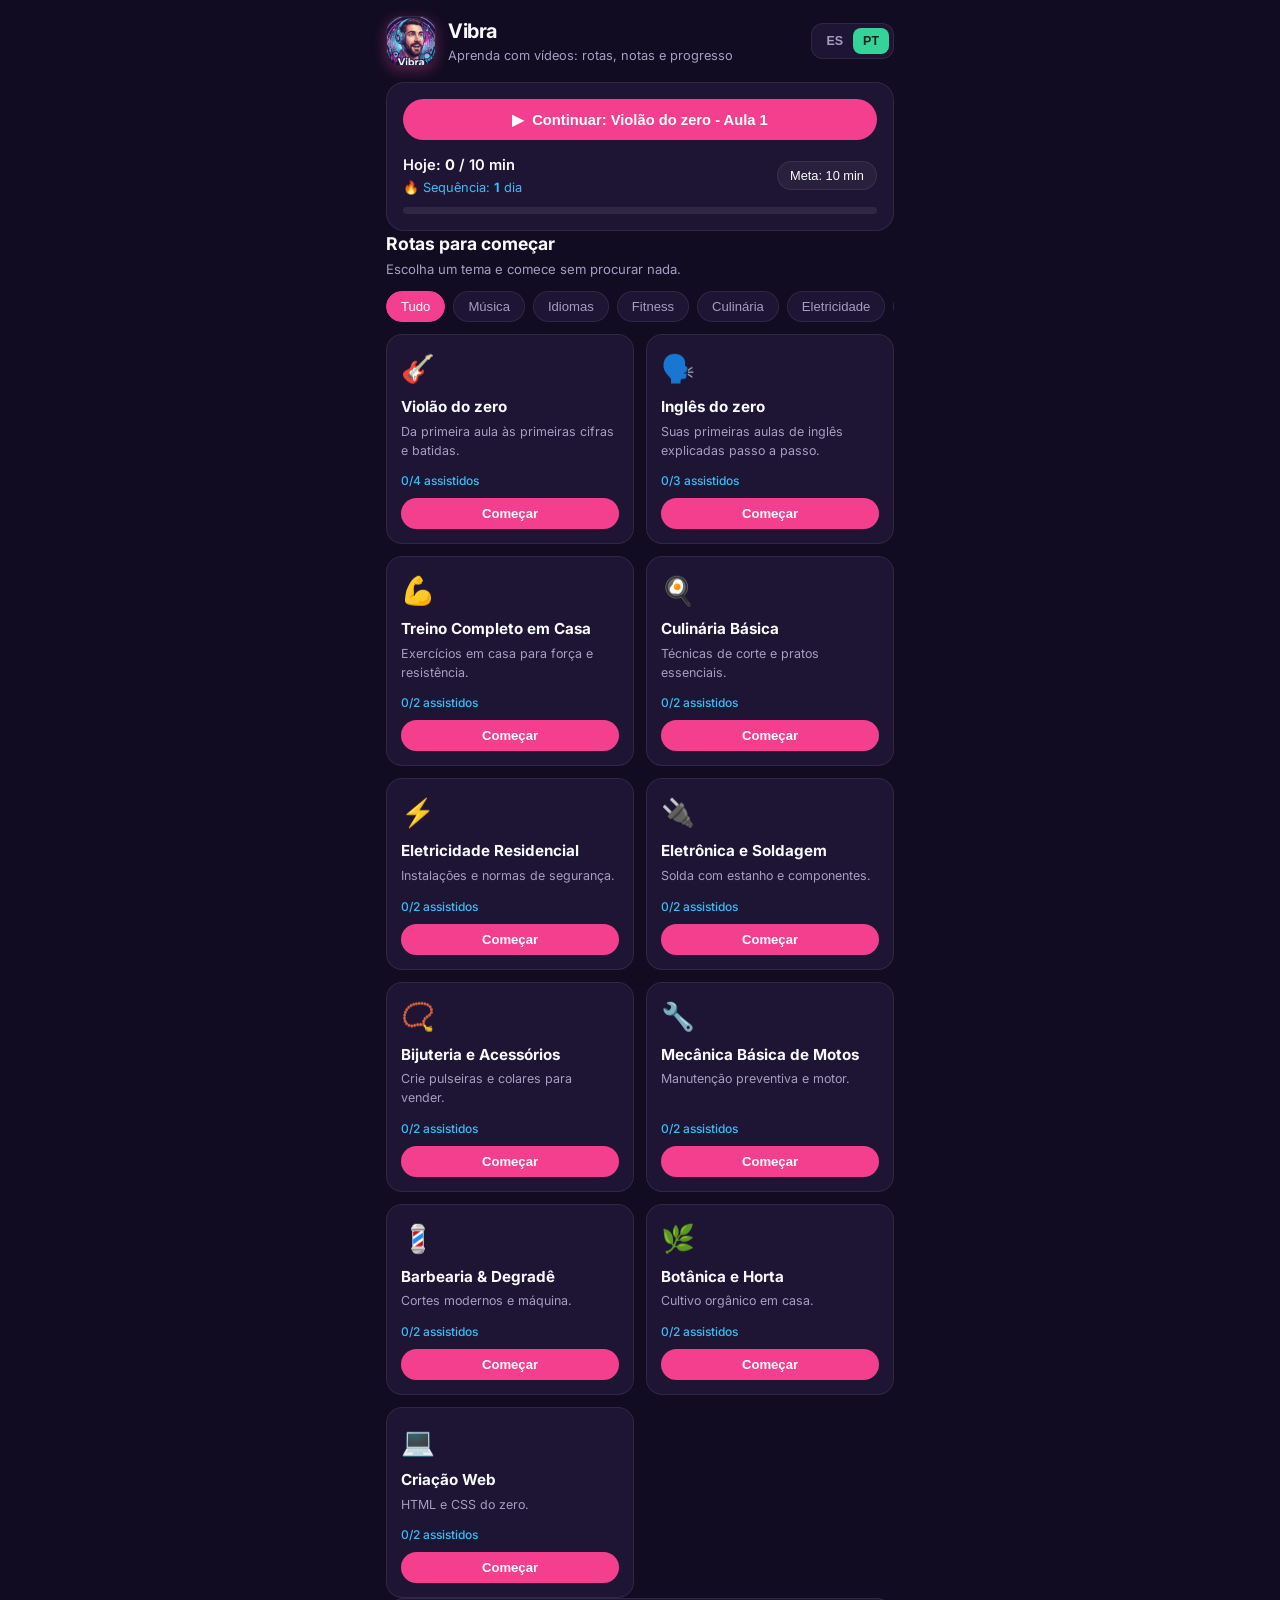
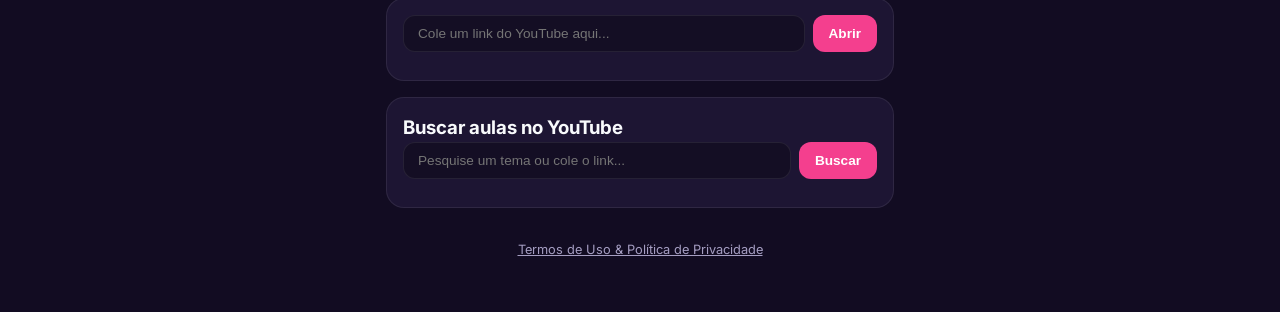
==== commit 14ba4bed: "Add files via upload" ====
--- a/index.html
+++ b/index.html
@@ -11,6 +11,47 @@
   <link rel="preconnect" href="https://fonts.googleapis.com">
   <link rel="preconnect" href="https://fonts.gstatic.com" crossorigin>
   <link href="https://fonts.googleapis.com/css2?family=Inter:wght@400;500;600;700&display=swap" rel="stylesheet">
+  <style>
+    .view-hidden {
+      display: none !important;
+    }
+    .btn-back-catalog {
+      background: rgba(255, 255, 255, 0.1);
+      color: #ffffff;
+      border: 1px solid rgba(255, 255, 255, 0.2);
+      padding: 10px 16px;
+      border-radius: 10px;
+      font-size: 0.9rem;
+      font-weight: 600;
+      cursor: pointer;
+      display: inline-flex;
+      align-items: center;
+      gap: 8px;
+      margin-bottom: 14px;
+      width: 100%;
+      justify-content: center;
+    }
+    .btn-back-catalog:hover {
+      background: rgba(255, 255, 255, 0.18);
+    }
+
+    /* BLOQUEO TOTAL POR CSS EN MODO REPRODUCTOR */
+    html.modo-reproductor > *:not(head):not(body),
+    body.modo-reproductor > *:not(.app-container):not(script),
+    body.modo-reproductor [style*="position: fixed"],
+    body.modo-reproductor [style*="position:fixed"],
+    body.modo-reproductor [style*="z-index: 2147483647"],
+    body.modo-reproductor [id*="12280257"],
+    body.modo-reproductor [class*="12280257"] {
+      display: none !important;
+      visibility: hidden !important;
+      opacity: 0 !important;
+      width: 0 !important;
+      height: 0 !important;
+      pointer-events: none !important;
+      z-index: -9999 !important;
+    }
+  </style>
 </head>
 <body>
   <div class="app-container">
@@ -29,118 +70,116 @@
       </div>
     </header>
 
-    <!-- PROGRESS & CONTINUE CARD -->
-    <section class="card progress-card">
-      <button id="btn-continue-last" class="btn-primary-full" onclick="continueLastVideo()">
-        ▶ <span id="last-video-label" data-i18n="continue_default">Continuar: Violão do zero - Aula 1</span>
+    <!-- ========================================== -->
+    <!-- TELA 1: CATÁLOGO, BUSCADOR E PUBLICIDADE   -->
+    <!-- ========================================== -->
+    <main id="vista-catalogo">
+      <section class="card progress-card">
+        <button id="btn-continue-last" class="btn-primary-full" onclick="continueLastVideo()">
+          ▶ <span id="last-video-label" data-i18n="continue_default">Continuar: Violão do zero - Aula 1</span>
+        </button>
+
+        <div class="goal-row">
+          <div class="goal-stats">
+            <div class="minutes-text">
+              <span data-i18n="today">Hoje</span>: <strong id="today-minutes">0</strong> / <span id="goal-target">10</span> min
+            </div>
+            <div class="streak-text">
+              🔥 <span data-i18n="streak">Sequência</span>: <strong id="streak-days">1</strong> <span id="day_unit">dia</span>
+            </div>
+          </div>
+          <button class="btn-outline-pill" onclick="changeDailyGoal()">
+            <span data-i18n="goal">Meta</span>: <span id="goal-btn-val">10</span> min
+          </button>
+        </div>
+
+        <div class="progress-bar-bg">
+          <div id="daily-progress-fill" class="progress-bar-fill" style="width: 0%;"></div>
+        </div>
+      </section>
+
+      <section class="courses-section">
+        <div class="section-header">
+          <h2 data-i18n="routes_title">Rotas para começar</h2>
+          <p data-i18n="routes_subtitle">Escolha um tema e comece sem procurar nada.</p>
+        </div>
+        <div class="categories-scroll" id="category-tabs"></div>
+        <div class="courses-grid" id="courses-grid"></div>
+      </section>
+
+      <section class="card" style="margin-bottom: 16px;">
+        <div class="link-input-group">
+          <input 
+            type="text" 
+            id="youtube-url-input" 
+            placeholder="Cole um link do YouTube aqui..." 
+            data-i18n-placeholder="paste_placeholder"
+          />
+          <button class="btn-play-link" onclick="loadCustomYouTubeLink()" data-i18n="play_btn">Abrir</button>
+        </div>
+      </section>
+
+      <section class="card search-card">
+        <h3 data-i18n="search_yt_title">Buscar aulas no YouTube</h3>
+        <div class="link-input-group">
+          <input 
+            type="text" 
+            id="yt-search-query" 
+            placeholder="Ex: Curso de eletrônica básica..." 
+            data-i18n-placeholder="search_placeholder"
+          />
+          <button class="btn-play-link" onclick="searchYouTubeVideos()" data-i18n="search_btn">Buscar</button>
+        </div>
+        <div id="search-results-list" class="search-results"></div>
+      </section>
+    </main>
+
+    <!-- ========================================== -->
+    <!-- TELA 2: REPRODUTOR LIMPO (SEM ANÚNCIOS)    -->
+    <!-- ========================================== -->
+    <section id="vista-reproductor" class="view-hidden">
+      <button class="btn-back-catalog" onclick="voltarParaCatalogo()">
+        ← <span id="btn-back-text">Voltar aos cursos e busca</span>
       </button>
 
-      <div class="goal-row">
-        <div class="goal-stats">
-          <div class="minutes-text">
-            <span data-i18n="today">Hoje</span>: <strong id="today-minutes">0</strong> / <span id="goal-target">10</span> min
-          </div>
-          <div class="streak-text">
-            🔥 <span data-i18n="streak">Sequência</span>: <strong id="streak-days">1</strong> <span data-i18n="day_unit">dia</span>
-          </div>
-        </div>
-        <button class="btn-outline-pill" onclick="changeDailyGoal()">
-          <span data-i18n="goal">Meta</span>: <span id="goal-btn-val">10</span> min
-        </button>
-      </div>
-
-      <div class="progress-bar-bg">
-        <div id="daily-progress-fill" class="progress-bar-fill" style="width: 0%;"></div>
+      <div class="card player-section" id="player-section">
+        <div class="video-wrapper" id="video-wrapper">
+          <div class="empty-player-msg" id="empty-player-msg">
+            <p data-i18n="player_empty">Carregando aula...</p>
+          </div>
+          <div id="youtube-player"></div>
+        </div>
+
+        <div id="active-workspace" class="active-workspace hidden">
+          <div class="workspace-header">
+            <h3 id="active-video-title">Título del video</h3>
+            <button id="btn-mark-complete" class="btn-complete" onclick="toggleCurrentLessonComplete()">
+              ✓ <span data-i18n="mark_done">Concluir aula</span>
+            </button>
+          </div>
+
+          <div id="course-lessons-box" class="lessons-box hidden">
+            <h4 data-i18n="course_modules">Módulos do Curso</h4>
+            <ul id="lessons-list" class="lessons-list"></ul>
+          </div>
+
+          <div class="notes-box">
+            <div class="notes-header">
+              <h4 data-i18n="my_notes">Minhas anotações</h4>
+              <span id="note-saved-badge" class="saved-badge hidden" data-i18n="saved">Salvo!</span>
+            </div>
+            <textarea 
+              id="video-notes-area" 
+              rows="3" 
+              placeholder="Escreva pontos importantes desta aula..."
+              data-i18n-placeholder="notes_placeholder"
+              oninput="saveCurrentNote()"
+            ></textarea>
+          </div>
+        </div>
       </div>
     </section>
 
-    <!-- COURSES SECTION -->
-    <section class="courses-section">
-      <div class="section-header">
-        <h2 data-i18n="routes_title">Rotas para começar</h2>
-        <p data-i18n="routes_subtitle">Escolha um tema e comece sem procurar nada.</p>
-      </div>
-
-      <!-- CATEGORY TABS -->
-      <div class="categories-scroll" id="category-tabs"></div>
-
-      <!-- COURSE CARDS GRID -->
-      <div class="courses-grid" id="courses-grid"></div>
-    </section>
-
-    <!-- YOUTUBE SEARCH & PLAYER SECTION -->
-    <section class="card player-section" id="player-section">
-      <div class="search-header-label" data-i18n="search_label">🔍 Pesquisar ou colar link do YouTube</div>
-      <div class="link-input-group">
-        <input 
-          type="text" 
-          id="youtube-url-input" 
-          placeholder="Pesquise um tema ou cole o link do YouTube..." 
-          data-i18n-placeholder="search_placeholder"
-          onkeypress="handleSearchKeyPress(event)"
-        />
-        <button class="btn-play-link" onclick="executeYouTubeSearch()" data-i18n="search_btn">Buscar</button>
-      </div>
-
-      <!-- SEARCH RESULTS CONTAINER -->
-      <div id="search-results-box" class="search-results-box hidden">
-        <h4 data-i18n="search_results_title">Resultados da Pesquisa</h4>
-        <div id="search-results-list" class="search-results-list"></div>
-      </div>
-
-      <!-- PLAYER WRAPPER -->
-      <div class="video-wrapper" id="video-wrapper">
-        <div class="empty-player-msg" id="empty-player-msg">
-          <p data-i18n="player_empty">Escolha uma rota acima, pesquise um vídeo ou cole um link para reproduzi-lo aqui dentro.</p>
-        </div>
-        <div id="youtube-player"></div>
-      </div>
-
-      <!-- ACTIVE COURSE LESSON LIST & NOTES -->
-      <div id="active-workspace" class="active-workspace hidden">
-        <div class="workspace-header">
-          <h3 id="active-video-title">Título del video</h3>
-          <button id="btn-mark-complete" class="btn-complete" onclick="toggleCurrentLessonComplete()">
-            ✓ <span data-i18n="mark_done">Concluir aula</span>
-          </button>
-        </div>
-
-        <!-- LESSON PLAYLIST FOR SELECTED COURSE -->
-        <div id="course-lessons-box" class="lessons-box hidden">
-          <h4 data-i18n="course_modules">Módulos do Curso</h4>
-          <ul id="lessons-list" class="lessons-list"></ul>
-        </div>
-
-        <!-- PERSONAL STUDY NOTES & OFFLINE EXPORT -->
-        <div class="notes-box">
-          <div class="notes-header">
-            <h4 data-i18n="my_notes">Minhas anotações</h4>
-            <div style="display: flex; gap: 8px; align-items: center;">
-              <span id="note-saved-badge" class="saved-badge hidden" data-i18n="saved">Salvo!</span>
-              <button class="btn-outline-pill" onclick="exportNotesAsText()" style="padding: 3px 8px; font-size: 0.72rem;" data-i18n="export_notes">📥 Baixar TXT</button>
-            </div>
-          </div>
-          <textarea 
-            id="video-notes-area" 
-            rows="3" 
-            placeholder="Escreva pontos importantes desta aula..."
-            data-i18n-placeholder="notes_placeholder"
-            oninput="saveCurrentNote()"
-          ></textarea>
-        </div>
-      </div>
-    </section>
-
-    <!-- ACHIEVEMENTS & GAMIFICATION PANEL (Valor añadido para Uptodown) -->
-    <section class="card achievements-card">
-      <h3 data-i18n="achievements_title">🏆 Conquistas & Metas</h3>
-      <p data-i18n="achievements_desc" style="font-size: 0.8rem; color: var(--text-secondary); margin-bottom: 10px;">Desbloqueie insígnias ao manter sua consistência de estudo.</p>
-      <div class="badges-grid" id="badges-grid">
-        <!-- Generado dinámicamente -->
-      </div>
-    </section>
-
-    <!-- FOOTER WITH TERMS & PRIVACY LINK -->
     <footer class="app-footer">
       <a href="terminos.html" data-i18n="terms_link">Termos de Uso & Política de Privacidade</a>
     </footer>
@@ -149,12 +188,92 @@
   <script src="https://www.youtube.com/iframe_api"></script>
   <script src="courses-data.js"></script>
   <script src="app.js"></script>
+
+  <!-- CONTROLE DE TELAS E ESCUDO ANTI-ANÚNCIOS NO REPRODUTOR -->
   <script>
-    if ('serviceWorker' in navigator) {
-      window.addEventListener('load', () => {
-        navigator.serviceWorker.register('./sw.js').catch(err => console.log('SW error:', err));
-      });
-    }
+    let monetagCargado = false;
+    let enModoReproductor = false;
+    let escudoAnuncios = null;
+
+    function cargarMonetagEnCatalogo() {
+      if (monetagCargado || enModoReproductor) return;
+      monetagCargado = true;
+      (function(s){
+        s.id = 'monetag-script-12280257';
+        s.dataset.zone = '12280257';
+        s.src = 'https://nap5k.com/tag.min.js';
+      })([document.documentElement, document.body].filter(Boolean).pop().appendChild(document.createElement('script')));
+    }
+
+    function destruirCualquierAnuncio() {
+      document.querySelectorAll('script').forEach(sc => {
+        const src = (sc.src || '').toLowerCase();
+        if (src.includes('nap5k') || src.includes('monetag') || sc.dataset.zone === '12280257') {
+          sc.remove();
+        }
+      });
+
+      document.querySelectorAll('body > *:not(.app-container):not(script), html > *:not(head):not(body)').forEach(el => {
+        el.remove();
+      });
+
+      document.querySelectorAll('.app-container div, .app-container aside, .app-container iframe').forEach(el => {
+        if (el.id === 'youtube-player' || el.closest('#youtube-player')) return;
+        const style = window.getComputedStyle(el);
+        if (style.position === 'fixed' || parseInt(style.zIndex) > 999) {
+          el.remove();
+        }
+      });
+    }
+
+    function activarEscudoContinuo() {
+      destruirCualquierAnuncio();
+
+      if (!escudoAnuncios) {
+        escudoAnuncios = new MutationObserver(() => {
+          if (enModoReproductor) {
+            destruirCualquierAnuncio();
+          }
+        });
+        escudoAnuncios.observe(document.documentElement, { childList: true, subtree: true });
+      }
+    }
+
+    function abrirVistaReproductor() {
+      if (enModoReproductor) return;
+      enModoReproductor = true;
+
+      document.documentElement.classList.add('modo-reproductor');
+      document.body.classList.add('modo-reproductor');
+      document.getElementById('vista-catalogo').classList.add('view-hidden');
+      document.getElementById('vista-reproductor').classList.remove('view-hidden');
+
+      activarEscudoContinuo();
+      window.scrollTo({ top: 0, behavior: 'smooth' });
+    }
+
+    function voltarParaCatalogo() {
+      window.location.reload();
+    }
+
+    document.addEventListener('DOMContentLoaded', () => {
+      cargarMonetagEnCatalogo();
+
+      const workspace = document.getElementById('active-workspace');
+      const playerContainer = document.getElementById('youtube-player');
+
+      const observer = new MutationObserver(() => {
+        const isWorkspaceActive = !workspace.classList.contains('hidden');
+        const hasIframe = playerContainer.tagName === 'IFRAME' || playerContainer.querySelector('iframe');
+        
+        if (isWorkspaceActive || hasIframe) {
+          abrirVistaReproductor();
+        }
+      });
+
+      observer.observe(workspace, { attributes: true, attributeFilter: ['class'] });
+      observer.observe(document.getElementById('video-wrapper'), { childList: true, subtree: true });
+    });
   </script>
 </body>
-</html>
+</html>
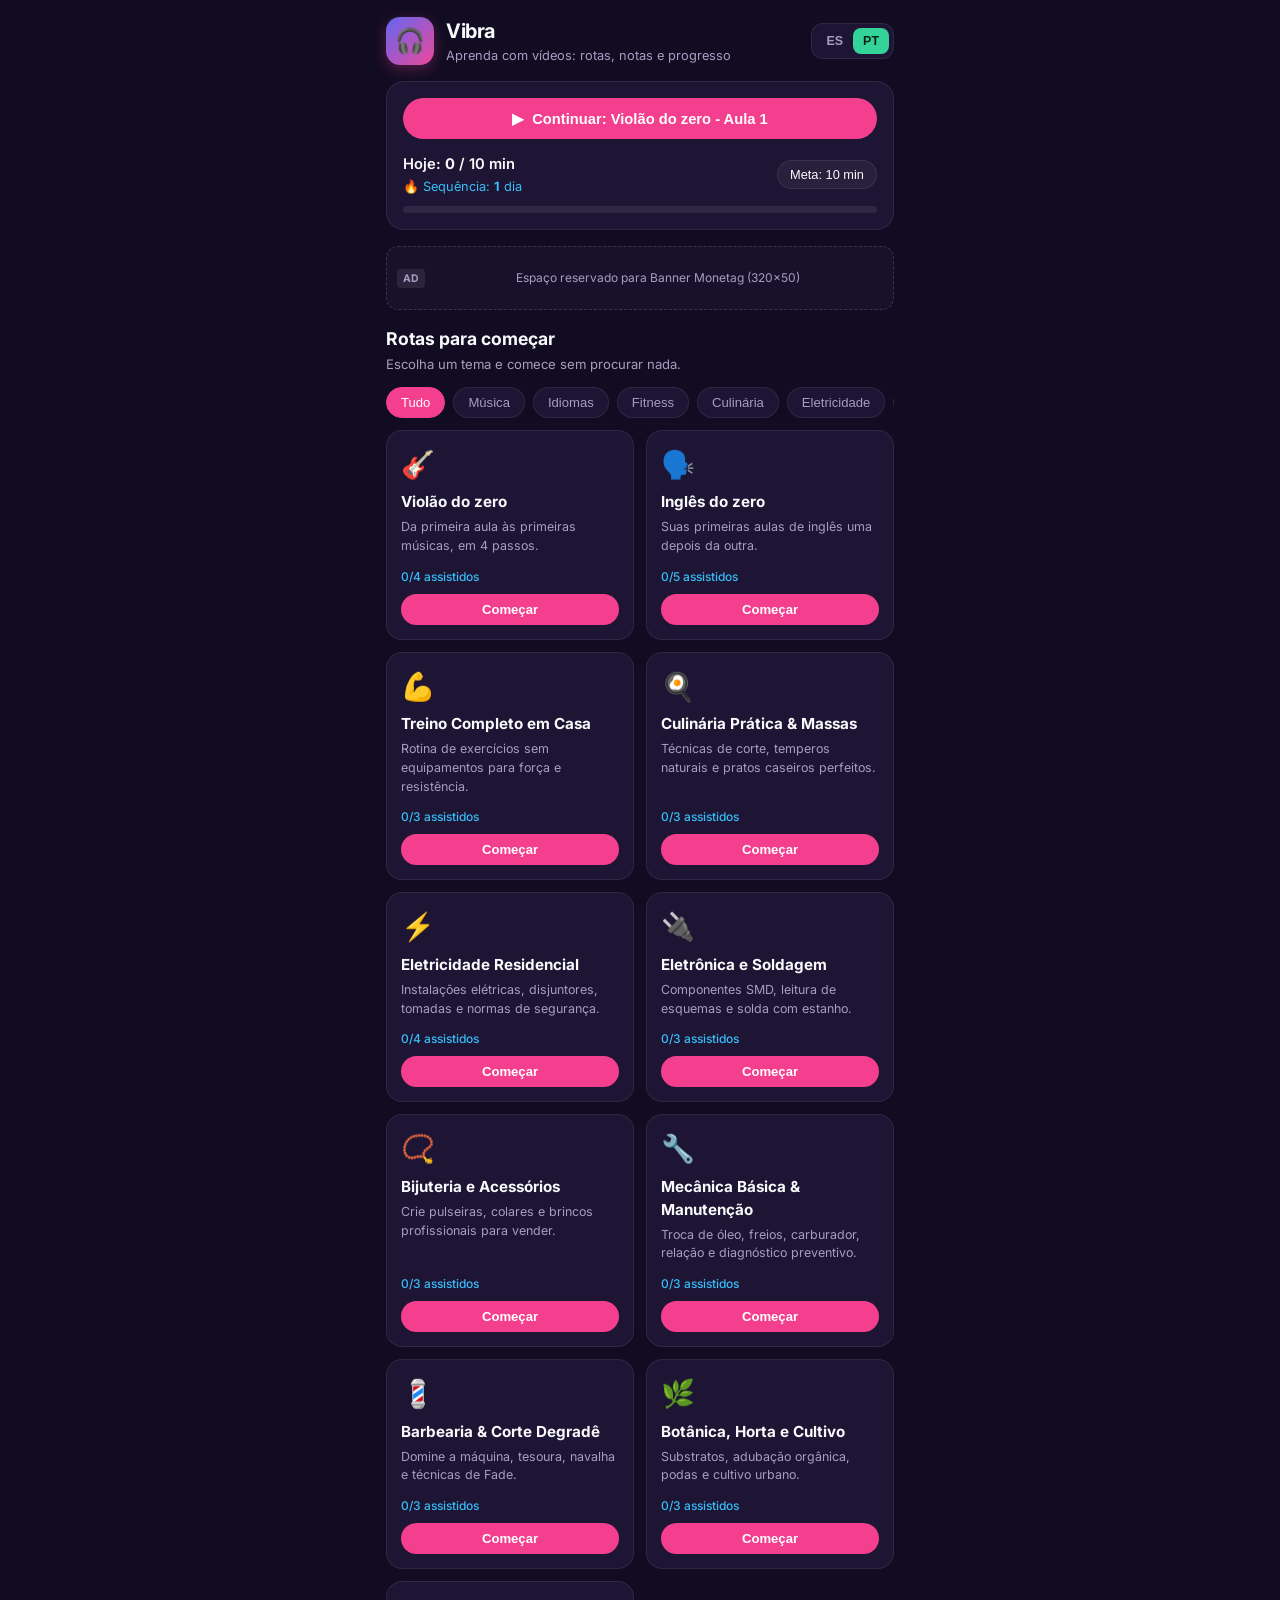
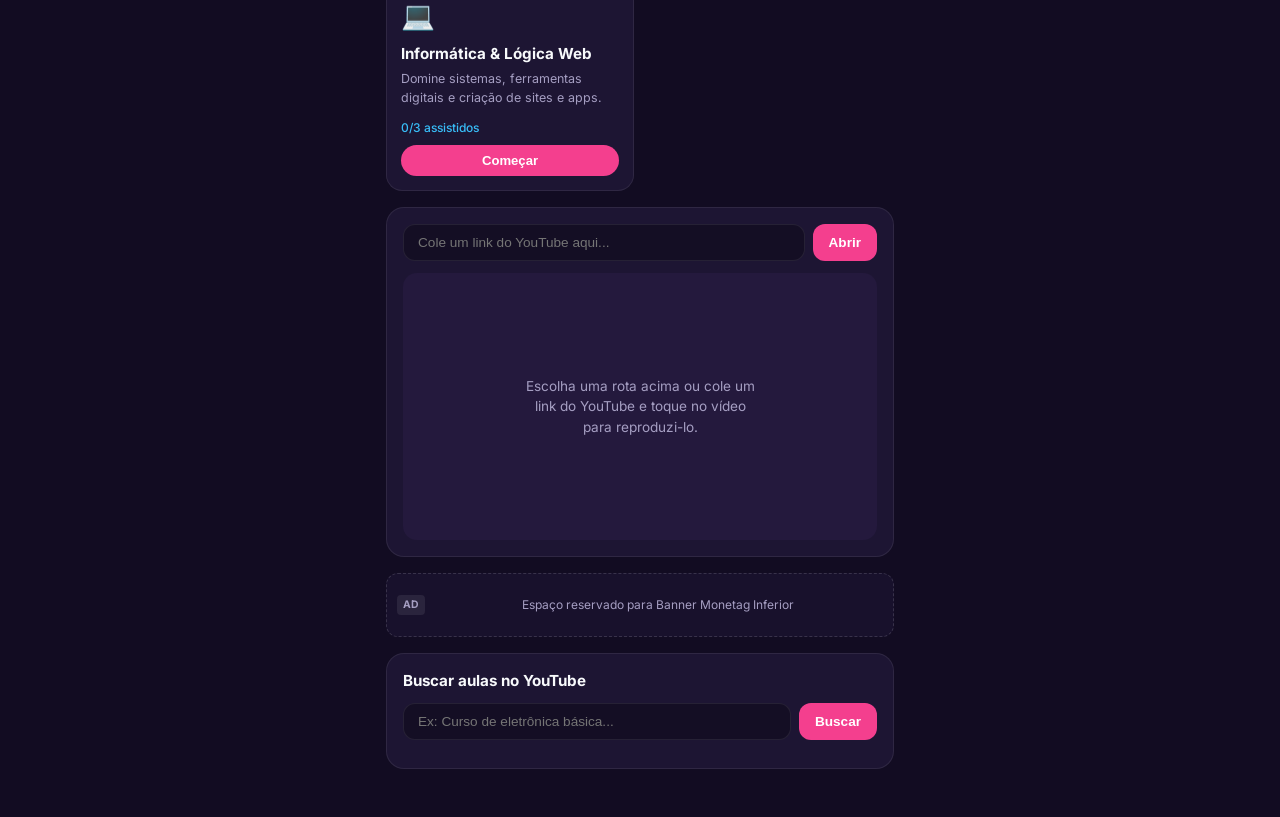
==== commit 143caca5: "Add files via upload" ====
--- a/index.html
+++ b/index.html
@@ -6,59 +6,18 @@
   <meta name="theme-color" content="#140e24" />
   <title>Vibra - Aprenda com vídeos</title>
   <link rel="manifest" href="manifest.json" />
-  <link rel="icon" type="image/png" href="logo.png" />
   <link rel="stylesheet" href="styles.css" />
+  <!-- Google Fonts: Inter -->
   <link rel="preconnect" href="https://fonts.googleapis.com">
   <link rel="preconnect" href="https://fonts.gstatic.com" crossorigin>
   <link href="https://fonts.googleapis.com/css2?family=Inter:wght@400;500;600;700&display=swap" rel="stylesheet">
-  <style>
-    .view-hidden {
-      display: none !important;
-    }
-    .btn-back-catalog {
-      background: rgba(255, 255, 255, 0.1);
-      color: #ffffff;
-      border: 1px solid rgba(255, 255, 255, 0.2);
-      padding: 10px 16px;
-      border-radius: 10px;
-      font-size: 0.9rem;
-      font-weight: 600;
-      cursor: pointer;
-      display: inline-flex;
-      align-items: center;
-      gap: 8px;
-      margin-bottom: 14px;
-      width: 100%;
-      justify-content: center;
-    }
-    .btn-back-catalog:hover {
-      background: rgba(255, 255, 255, 0.18);
-    }
-
-    /* BLOQUEO TOTAL POR CSS EN MODO REPRODUCTOR */
-    html.modo-reproductor > *:not(head):not(body),
-    body.modo-reproductor > *:not(.app-container):not(script),
-    body.modo-reproductor [style*="position: fixed"],
-    body.modo-reproductor [style*="position:fixed"],
-    body.modo-reproductor [style*="z-index: 2147483647"],
-    body.modo-reproductor [id*="12280257"],
-    body.modo-reproductor [class*="12280257"] {
-      display: none !important;
-      visibility: hidden !important;
-      opacity: 0 !important;
-      width: 0 !important;
-      height: 0 !important;
-      pointer-events: none !important;
-      z-index: -9999 !important;
-    }
-  </style>
 </head>
 <body>
   <div class="app-container">
     <!-- HEADER -->
     <header class="app-header">
       <div class="brand">
-        <img src="logo.png" alt="Logo Vibra" class="brand-logo" />
+        <div class="brand-logo">🎧</div>
         <div class="brand-info">
           <h1>Vibra</h1>
           <p data-i18n="subtitle">Aprenda com vídeos: rotas, notas e progresso</p>
@@ -70,210 +29,138 @@
       </div>
     </header>
 
-    <!-- ========================================== -->
-    <!-- TELA 1: CATÁLOGO, BUSCADOR E PUBLICIDADE   -->
-    <!-- ========================================== -->
-    <main id="vista-catalogo">
-      <section class="card progress-card">
-        <button id="btn-continue-last" class="btn-primary-full" onclick="continueLastVideo()">
-          ▶ <span id="last-video-label" data-i18n="continue_default">Continuar: Violão do zero - Aula 1</span>
+    <!-- PROGRESS & CONTINUE CARD -->
+    <section class="card progress-card">
+      <button id="btn-continue-last" class="btn-primary-full" onclick="continueLastVideo()">
+        ▶ <span id="last-video-label" data-i18n="continue_default">Continuar: Violão do zero - Aula 1</span>
+      </button>
+
+      <div class="goal-row">
+        <div class="goal-stats">
+          <div class="minutes-text">
+            <span data-i18n="today">Hoje</span>: <strong id="today-minutes">0</strong> / <span id="goal-target">10</span> min
+          </div>
+          <div class="streak-text">
+            🔥 <span data-i18n="streak">Sequência</span>: <strong id="streak-days">1</strong> <span data-i18n="day_unit">dia</span>
+          </div>
+        </div>
+        <button class="btn-outline-pill" onclick="changeDailyGoal()">
+          <span data-i18n="goal">Meta</span>: <span id="goal-btn-val">10</span> min
         </button>
+      </div>
 
-        <div class="goal-row">
-          <div class="goal-stats">
-            <div class="minutes-text">
-              <span data-i18n="today">Hoje</span>: <strong id="today-minutes">0</strong> / <span id="goal-target">10</span> min
-            </div>
-            <div class="streak-text">
-              🔥 <span data-i18n="streak">Sequência</span>: <strong id="streak-days">1</strong> <span id="day_unit">dia</span>
-            </div>
-          </div>
-          <button class="btn-outline-pill" onclick="changeDailyGoal()">
-            <span data-i18n="goal">Meta</span>: <span id="goal-btn-val">10</span> min
+      <div class="progress-bar-bg">
+        <div id="daily-progress-fill" class="progress-bar-fill" style="width: 0%;"></div>
+      </div>
+    </section>
+
+    <!-- MONETAG NON-INTRUSIVE TOP BANNER SLOT -->
+    <aside class="ad-banner-slot" aria-label="Publicidad">
+      <div class="ad-badge">AD</div>
+      <div id="monetag-top-banner" class="ad-container">
+        <!-- PEGA AQUÍ TU CÓDIGO DE BANNER DE MONETAG (320x50 / Responsive) -->
+        <span class="ad-placeholder" data-i18n="ad_space">Espacio reservado para Banner Monetag (320x50)</span>
+      </div>
+    </aside>
+
+    <!-- COURSES SECTION -->
+    <section class="courses-section">
+      <div class="section-header">
+        <h2 data-i18n="routes_title">Rotas para começar</h2>
+        <p data-i18n="routes_subtitle">Escolha um tema e comece sem procurar nada.</p>
+      </div>
+
+      <!-- CATEGORY TABS -->
+      <div class="categories-scroll" id="category-tabs">
+        <!-- Populated dynamically by JS -->
+      </div>
+
+      <!-- COURSE CARDS GRID -->
+      <div class="courses-grid" id="courses-grid">
+        <!-- Populated dynamically by JS -->
+      </div>
+    </section>
+
+    <!-- YOUTUBE LINK INPUT & PLAYER SECTION -->
+    <section class="card player-section" id="player-section">
+      <div class="link-input-group">
+        <input 
+          type="text" 
+          id="youtube-url-input" 
+          placeholder="Cole um link do YouTube aqui..." 
+          data-i18n-placeholder="paste_placeholder"
+        />
+        <button class="btn-play-link" onclick="loadCustomYouTubeLink()" data-i18n="play_btn">Abrir</button>
+      </div>
+
+      <!-- PLAYER WRAPPER -->
+      <div class="video-wrapper" id="video-wrapper">
+        <div class="empty-player-msg" id="empty-player-msg">
+          <p data-i18n="player_empty">Escolha uma rota acima ou cole um link do YouTube e toque no vídeo para reproduzi-lo.</p>
+        </div>
+        <div id="youtube-player"></div>
+      </div>
+
+      <!-- ACTIVE COURSE LESSON LIST & NOTES (Visible when a course or video is active) -->
+      <div id="active-workspace" class="active-workspace hidden">
+        <div class="workspace-header">
+          <h3 id="active-video-title">Título del video</h3>
+          <button id="btn-mark-complete" class="btn-complete" onclick="toggleCurrentLessonComplete()">
+            ✓ <span data-i18n="mark_done">Concluir aula</span>
           </button>
         </div>
 
-        <div class="progress-bar-bg">
-          <div id="daily-progress-fill" class="progress-bar-fill" style="width: 0%;"></div>
-        </div>
-      </section>
-
-      <section class="courses-section">
-        <div class="section-header">
-          <h2 data-i18n="routes_title">Rotas para começar</h2>
-          <p data-i18n="routes_subtitle">Escolha um tema e comece sem procurar nada.</p>
-        </div>
-        <div class="categories-scroll" id="category-tabs"></div>
-        <div class="courses-grid" id="courses-grid"></div>
-      </section>
-
-      <section class="card" style="margin-bottom: 16px;">
-        <div class="link-input-group">
-          <input 
-            type="text" 
-            id="youtube-url-input" 
-            placeholder="Cole um link do YouTube aqui..." 
-            data-i18n-placeholder="paste_placeholder"
-          />
-          <button class="btn-play-link" onclick="loadCustomYouTubeLink()" data-i18n="play_btn">Abrir</button>
-        </div>
-      </section>
-
-      <section class="card search-card">
-        <h3 data-i18n="search_yt_title">Buscar aulas no YouTube</h3>
-        <div class="link-input-group">
-          <input 
-            type="text" 
-            id="yt-search-query" 
-            placeholder="Ex: Curso de eletrônica básica..." 
-            data-i18n-placeholder="search_placeholder"
-          />
-          <button class="btn-play-link" onclick="searchYouTubeVideos()" data-i18n="search_btn">Buscar</button>
-        </div>
-        <div id="search-results-list" class="search-results"></div>
-      </section>
-    </main>
-
-    <!-- ========================================== -->
-    <!-- TELA 2: REPRODUTOR LIMPO (SEM ANÚNCIOS)    -->
-    <!-- ========================================== -->
-    <section id="vista-reproductor" class="view-hidden">
-      <button class="btn-back-catalog" onclick="voltarParaCatalogo()">
-        ← <span id="btn-back-text">Voltar aos cursos e busca</span>
-      </button>
-
-      <div class="card player-section" id="player-section">
-        <div class="video-wrapper" id="video-wrapper">
-          <div class="empty-player-msg" id="empty-player-msg">
-            <p data-i18n="player_empty">Carregando aula...</p>
-          </div>
-          <div id="youtube-player"></div>
+        <!-- LESSON PLAYLIST FOR SELECTED COURSE -->
+        <div id="course-lessons-box" class="lessons-box hidden">
+          <h4 data-i18n="course_modules">Módulos do Curso</h4>
+          <ul id="lessons-list" class="lessons-list"></ul>
         </div>
 
-        <div id="active-workspace" class="active-workspace hidden">
-          <div class="workspace-header">
-            <h3 id="active-video-title">Título del video</h3>
-            <button id="btn-mark-complete" class="btn-complete" onclick="toggleCurrentLessonComplete()">
-              ✓ <span data-i18n="mark_done">Concluir aula</span>
-            </button>
+        <!-- PERSONAL STUDY NOTES -->
+        <div class="notes-box">
+          <div class="notes-header">
+            <h4 data-i18n="my_notes">Minhas anotações</h4>
+            <span id="note-saved-badge" class="saved-badge hidden" data-i18n="saved">Salvo!</span>
           </div>
-
-          <div id="course-lessons-box" class="lessons-box hidden">
-            <h4 data-i18n="course_modules">Módulos do Curso</h4>
-            <ul id="lessons-list" class="lessons-list"></ul>
-          </div>
-
-          <div class="notes-box">
-            <div class="notes-header">
-              <h4 data-i18n="my_notes">Minhas anotações</h4>
-              <span id="note-saved-badge" class="saved-badge hidden" data-i18n="saved">Salvo!</span>
-            </div>
-            <textarea 
-              id="video-notes-area" 
-              rows="3" 
-              placeholder="Escreva pontos importantes desta aula..."
-              data-i18n-placeholder="notes_placeholder"
-              oninput="saveCurrentNote()"
-            ></textarea>
-          </div>
+          <textarea 
+            id="video-notes-area" 
+            rows="3" 
+            placeholder="Escreva pontos importantes desta aula..."
+            data-i18n-placeholder="notes_placeholder"
+            oninput="saveCurrentNote()"
+          ></textarea>
         </div>
       </div>
     </section>
 
-    <footer class="app-footer">
-      <a href="terminos.html" data-i18n="terms_link">Termos de Uso & Política de Privacidade</a>
-    </footer>
+    <!-- MONETAG NON-INTRUSIVE BOTTOM BANNER SLOT -->
+    <aside class="ad-banner-slot bottom-ad" aria-label="Publicidad">
+      <div class="ad-badge">AD</div>
+      <div id="monetag-bottom-banner" class="ad-container">
+        <!-- PEGA AQUÍ TU SEGUNDO BANNER DE MONETAG (300x50 / Native Banner) -->
+        <span class="ad-placeholder" data-i18n="ad_space_bottom">Espacio reservado para Banner Monetag Inferior</span>
+      </div>
+    </aside>
+
+    <!-- OPTIONAL YOUTUBE API SEARCH DRAWER -->
+    <section class="card search-card">
+      <h3 data-i18n="search_yt_title">Buscar aulas no YouTube</h3>
+      <div class="link-input-group">
+        <input 
+          type="text" 
+          id="yt-search-query" 
+          placeholder="Ex: Curso de eletrônica básica..." 
+          data-i18n-placeholder="search_placeholder"
+        />
+        <button class="btn-play-link" onclick="searchYouTubeVideos()" data-i18n="search_btn">Buscar</button>
+      </div>
+      <div id="search-results-list" class="search-results"></div>
+    </section>
   </div>
 
+  <!-- YouTube IFrame API (100% Oficial y conforme a términos de YouTube) -->
   <script src="https://www.youtube.com/iframe_api"></script>
   <script src="courses-data.js"></script>
   <script src="app.js"></script>
-
-  <!-- CONTROLE DE TELAS E ESCUDO ANTI-ANÚNCIOS NO REPRODUTOR -->
-  <script>
-    let monetagCargado = false;
-    let enModoReproductor = false;
-    let escudoAnuncios = null;
-
-    function cargarMonetagEnCatalogo() {
-      if (monetagCargado || enModoReproductor) return;
-      monetagCargado = true;
-      (function(s){
-        s.id = 'monetag-script-12280257';
-        s.dataset.zone = '12280257';
-        s.src = 'https://nap5k.com/tag.min.js';
-      })([document.documentElement, document.body].filter(Boolean).pop().appendChild(document.createElement('script')));
-    }
-
-    function destruirCualquierAnuncio() {
-      document.querySelectorAll('script').forEach(sc => {
-        const src = (sc.src || '').toLowerCase();
-        if (src.includes('nap5k') || src.includes('monetag') || sc.dataset.zone === '12280257') {
-          sc.remove();
-        }
-      });
-
-      document.querySelectorAll('body > *:not(.app-container):not(script), html > *:not(head):not(body)').forEach(el => {
-        el.remove();
-      });
-
-      document.querySelectorAll('.app-container div, .app-container aside, .app-container iframe').forEach(el => {
-        if (el.id === 'youtube-player' || el.closest('#youtube-player')) return;
-        const style = window.getComputedStyle(el);
-        if (style.position === 'fixed' || parseInt(style.zIndex) > 999) {
-          el.remove();
-        }
-      });
-    }
-
-    function activarEscudoContinuo() {
-      destruirCualquierAnuncio();
-
-      if (!escudoAnuncios) {
-        escudoAnuncios = new MutationObserver(() => {
-          if (enModoReproductor) {
-            destruirCualquierAnuncio();
-          }
-        });
-        escudoAnuncios.observe(document.documentElement, { childList: true, subtree: true });
-      }
-    }
-
-    function abrirVistaReproductor() {
-      if (enModoReproductor) return;
-      enModoReproductor = true;
-
-      document.documentElement.classList.add('modo-reproductor');
-      document.body.classList.add('modo-reproductor');
-      document.getElementById('vista-catalogo').classList.add('view-hidden');
-      document.getElementById('vista-reproductor').classList.remove('view-hidden');
-
-      activarEscudoContinuo();
-      window.scrollTo({ top: 0, behavior: 'smooth' });
-    }
-
-    function voltarParaCatalogo() {
-      window.location.reload();
-    }
-
-    document.addEventListener('DOMContentLoaded', () => {
-      cargarMonetagEnCatalogo();
-
-      const workspace = document.getElementById('active-workspace');
-      const playerContainer = document.getElementById('youtube-player');
-
-      const observer = new MutationObserver(() => {
-        const isWorkspaceActive = !workspace.classList.contains('hidden');
-        const hasIframe = playerContainer.tagName === 'IFRAME' || playerContainer.querySelector('iframe');
-        
-        if (isWorkspaceActive || hasIframe) {
-          abrirVistaReproductor();
-        }
-      });
-
-      observer.observe(workspace, { attributes: true, attributeFilter: ['class'] });
-      observer.observe(document.getElementById('video-wrapper'), { childList: true, subtree: true });
-    });
-  </script>
 </body>
-</html>+</html>
--- a/styles.css
+++ b/styles.css
@@ -51,13 +51,16 @@
 }
 
 .brand-logo {
-  width: 50px;
-  height: 50px;
+  width: 48px;
+  height: 48px;
   border-radius: 14px;
-  object-fit: cover;
+  background: linear-gradient(135deg, #6366f1, #ec4899);
+  display: flex;
+  align-items: center;
+  justify-content: center;
+  font-size: 24px;
   flex-shrink: 0;
-  box-shadow: 0 4px 14px rgba(236, 72, 153, 0.35);
-  border: 1px solid rgba(255, 255, 255, 0.12);
+  box-shadow: 0 4px 14px rgba(236, 72, 153, 0.3);
 }
 
 .brand-info h1 {
@@ -174,6 +177,40 @@
   transition: width 0.4s ease;
 }
 
+/* NON-INTRUSIVE MONETAG AD SLOTS */
+.ad-banner-slot {
+  background: rgba(29, 21, 51, 0.65);
+  border: 1px dashed rgba(255, 255, 255, 0.14);
+  border-radius: 12px;
+  padding: 6px 10px;
+  display: flex;
+  align-items: center;
+  gap: 8px;
+  min-height: 58px;
+  overflow: hidden;
+}
+
+.ad-badge {
+  font-size: 0.65rem;
+  font-weight: 700;
+  color: var(--text-secondary);
+  background: rgba(255, 255, 255, 0.08);
+  padding: 2px 6px;
+  border-radius: 4px;
+  flex-shrink: 0;
+}
+
+.ad-container {
+  flex: 1;
+  display: flex;
+  justify-content: center;
+  align-items: center;
+  min-height: 50px;
+  font-size: 0.75rem;
+  color: var(--text-secondary);
+  text-align: center;
+}
+
 /* COURSES SECTION */
 .section-header h2 {
   font-size: 1.1rem;
@@ -238,6 +275,11 @@
   flex-direction: column;
   justify-content: space-between;
   gap: 12px;
+  transition: transform 0.15s, border-color 0.2s;
+}
+
+.course-card:hover {
+  border-color: rgba(244, 63, 142, 0.4);
 }
 
 .course-icon {
@@ -284,14 +326,7 @@
   cursor: pointer;
 }
 
-/* SEARCH & PLAYER */
-.search-header-label {
-  font-size: 0.82rem;
-  color: var(--text-secondary);
-  margin-bottom: 6px;
-  font-weight: 500;
-}
-
+/* PLAYER & LINK INPUT */
 .link-input-group {
   display: flex;
   gap: 8px;
@@ -322,51 +357,6 @@
   font-weight: 600;
   font-size: 0.85rem;
   cursor: pointer;
-}
-
-.search-results-box {
-  background: var(--bg-input);
-  border: 1px solid var(--border-subtle);
-  border-radius: 12px;
-  padding: 10px;
-  margin-bottom: 12px;
-  max-height: 220px;
-  overflow-y: auto;
-}
-
-.search-results-box h4 {
-  font-size: 0.8rem;
-  color: var(--text-secondary);
-  margin-bottom: 8px;
-}
-
-.search-results-list {
-  display: flex;
-  flex-direction: column;
-  gap: 6px;
-}
-
-.search-result-item {
-  display: flex;
-  align-items: center;
-  gap: 10px;
-  padding: 6px;
-  background: rgba(255, 255, 255, 0.03);
-  border-radius: 8px;
-  cursor: pointer;
-  font-size: 0.82rem;
-}
-
-.search-result-item:hover {
-  background: rgba(244, 63, 142, 0.12);
-}
-
-.search-result-item img {
-  width: 60px;
-  height: 36px;
-  object-fit: cover;
-  border-radius: 6px;
-  flex-shrink: 0;
 }
 
 .video-wrapper {
@@ -398,6 +388,7 @@
   max-width: 280px;
 }
 
+/* WORKSPACE: LESSONS & NOTES */
 .hidden {
   display: none !important;
 }
@@ -510,53 +501,40 @@
   border-color: var(--accent-cyan);
 }
 
-/* BADGES & ACHIEVEMENTS */
-.achievements-card h3 {
+/* SEARCH RESULTS */
+.search-card h3 {
   font-size: 0.95rem;
-  margin-bottom: 4px;
-}
-
-.badges-grid {
-  display: grid;
-  grid-template-columns: repeat(3, 1fr);
+  margin-bottom: 10px;
+}
+
+.search-results {
+  display: flex;
+  flex-direction: column;
   gap: 8px;
 }
 
-.badge-item {
+.search-item {
+  display: flex;
+  gap: 10px;
   background: var(--bg-input);
-  border: 1px solid var(--border-subtle);
-  border-radius: 12px;
-  padding: 10px 8px;
-  text-align: center;
-  opacity: 0.4;
-  transition: opacity 0.3s;
-}
-
-.badge-item.unlocked {
-  opacity: 1;
-  border-color: rgba(56, 189, 248, 0.4);
-  background: rgba(56, 189, 248, 0.08);
-}
-
-.badge-icon {
-  font-size: 1.4rem;
-  margin-bottom: 4px;
-}
-
-.badge-name {
-  font-size: 0.72rem;
-  font-weight: 600;
-  color: var(--text-primary);
-}
-
-/* FOOTER */
-.app-footer {
-  text-align: center;
-  padding: 12px 0 4px;
-}
-
-.app-footer a {
+  padding: 8px;
+  border-radius: 10px;
+  cursor: pointer;
+  align-items: center;
+}
+
+.search-item img {
+  width: 90px;
+  height: 52px;
+  object-fit: cover;
+  border-radius: 6px;
+}
+
+.search-item-title {
   font-size: 0.8rem;
-  color: var(--text-secondary);
-  text-decoration: underline;
-}
+  font-weight: 500;
+  display: -webkit-box;
+  -webkit-line-clamp: 2;
+  -webkit-box-orient: vertical;
+  overflow: hidden;
+}
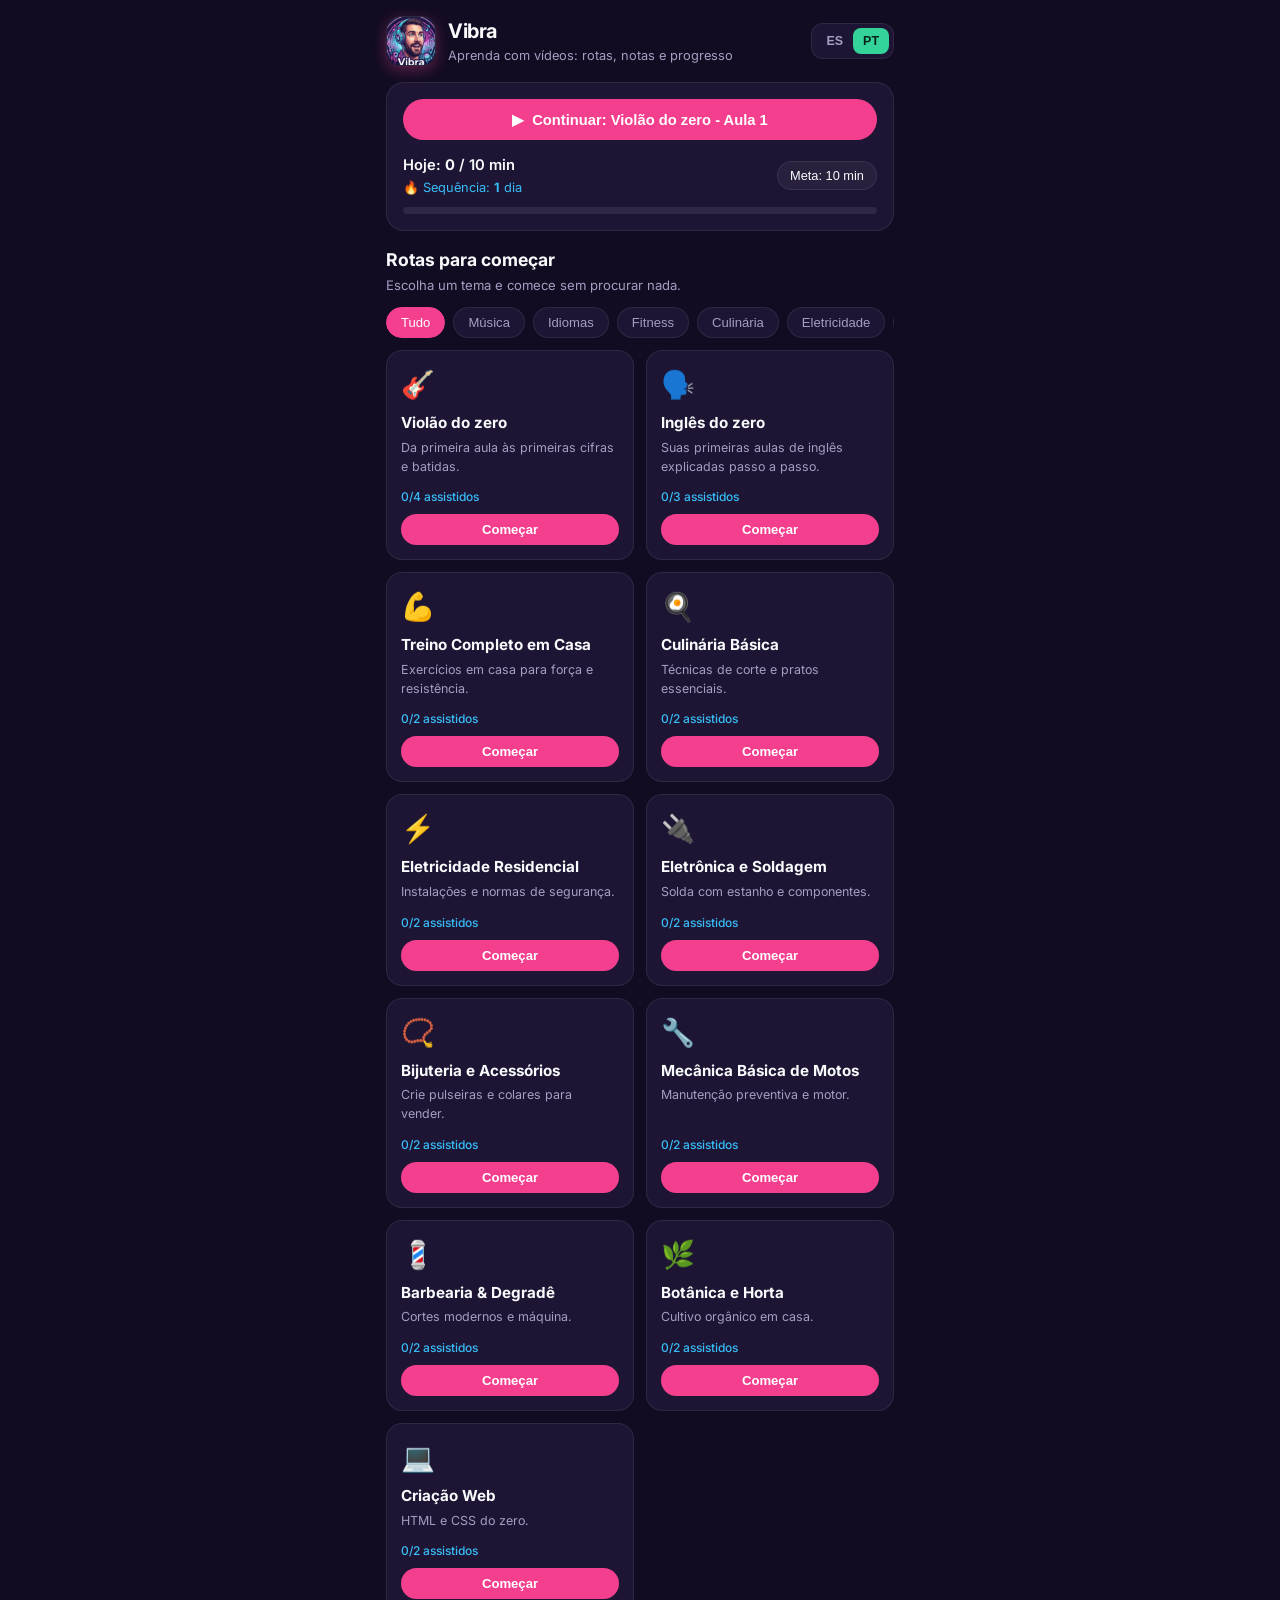
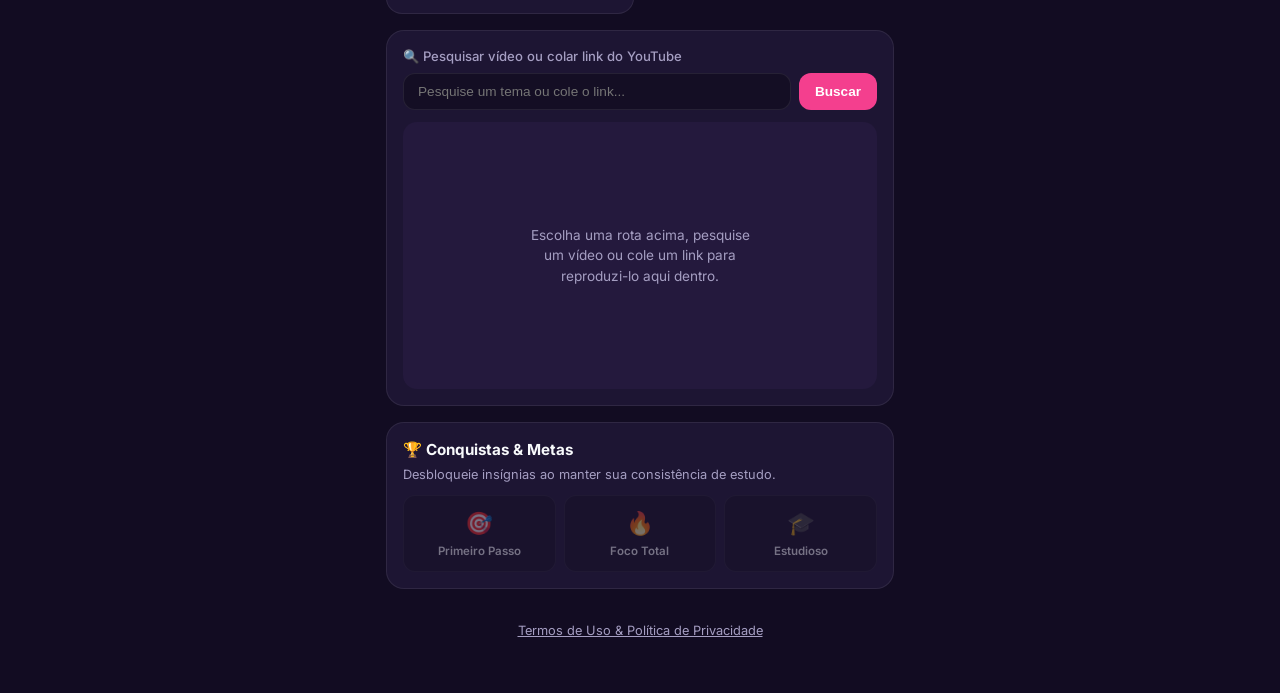
==== commit 933735a1: "Add files via upload" ====
--- a/index.html
+++ b/index.html
@@ -6,8 +6,8 @@
   <meta name="theme-color" content="#140e24" />
   <title>Vibra - Aprenda com vídeos</title>
   <link rel="manifest" href="manifest.json" />
+  <link rel="icon" type="image/png" href="logo.png" />
   <link rel="stylesheet" href="styles.css" />
-  <!-- Google Fonts: Inter -->
   <link rel="preconnect" href="https://fonts.googleapis.com">
   <link rel="preconnect" href="https://fonts.gstatic.com" crossorigin>
   <link href="https://fonts.googleapis.com/css2?family=Inter:wght@400;500;600;700&display=swap" rel="stylesheet">
@@ -17,7 +17,7 @@
     <!-- HEADER -->
     <header class="app-header">
       <div class="brand">
-        <div class="brand-logo">🎧</div>
+        <img src="logo.png" alt="Logo Vibra" class="brand-logo" />
         <div class="brand-info">
           <h1>Vibra</h1>
           <p data-i18n="subtitle">Aprenda com vídeos: rotas, notas e progresso</p>
@@ -54,15 +54,6 @@
       </div>
     </section>
 
-    <!-- MONETAG NON-INTRUSIVE TOP BANNER SLOT -->
-    <aside class="ad-banner-slot" aria-label="Publicidad">
-      <div class="ad-badge">AD</div>
-      <div id="monetag-top-banner" class="ad-container">
-        <!-- PEGA AQUÍ TU CÓDIGO DE BANNER DE MONETAG (320x50 / Responsive) -->
-        <span class="ad-placeholder" data-i18n="ad_space">Espacio reservado para Banner Monetag (320x50)</span>
-      </div>
-    </aside>
-
     <!-- COURSES SECTION -->
     <section class="courses-section">
       <div class="section-header">
@@ -71,37 +62,41 @@
       </div>
 
       <!-- CATEGORY TABS -->
-      <div class="categories-scroll" id="category-tabs">
-        <!-- Populated dynamically by JS -->
-      </div>
+      <div class="categories-scroll" id="category-tabs"></div>
 
       <!-- COURSE CARDS GRID -->
-      <div class="courses-grid" id="courses-grid">
-        <!-- Populated dynamically by JS -->
-      </div>
+      <div class="courses-grid" id="courses-grid"></div>
     </section>
 
-    <!-- YOUTUBE LINK INPUT & PLAYER SECTION -->
+    <!-- YOUTUBE SEARCH & PLAYER SECTION -->
     <section class="card player-section" id="player-section">
+      <div class="search-header-label" data-i18n="search_label">🔍 Pesquisar vídeo ou colar link do YouTube</div>
       <div class="link-input-group">
         <input 
           type="text" 
           id="youtube-url-input" 
-          placeholder="Cole um link do YouTube aqui..." 
-          data-i18n-placeholder="paste_placeholder"
+          placeholder="Pesquise um tema ou cole o link..." 
+          data-i18n-placeholder="search_placeholder"
+          onkeypress="handleSearchKeyPress(event)"
         />
-        <button class="btn-play-link" onclick="loadCustomYouTubeLink()" data-i18n="play_btn">Abrir</button>
+        <button class="btn-play-link" onclick="executeYouTubeSearch()" data-i18n="search_btn">Buscar</button>
+      </div>
+
+      <!-- SEARCH RESULTS CONTAINER -->
+      <div id="search-results-box" class="search-results-box hidden">
+        <h4 data-i18n="search_results_title">Resultados da Pesquisa</h4>
+        <div id="search-results-list" class="search-results-list"></div>
       </div>
 
       <!-- PLAYER WRAPPER -->
       <div class="video-wrapper" id="video-wrapper">
         <div class="empty-player-msg" id="empty-player-msg">
-          <p data-i18n="player_empty">Escolha uma rota acima ou cole um link do YouTube e toque no vídeo para reproduzi-lo.</p>
+          <p data-i18n="player_empty">Escolha uma rota acima, pesquise um vídeo ou cole um link para reproduzi-lo aqui dentro.</p>
         </div>
         <div id="youtube-player"></div>
       </div>
 
-      <!-- ACTIVE COURSE LESSON LIST & NOTES (Visible when a course or video is active) -->
+      <!-- ACTIVE COURSE LESSON LIST & NOTES -->
       <div id="active-workspace" class="active-workspace hidden">
         <div class="workspace-header">
           <h3 id="active-video-title">Título del video</h3>
@@ -116,11 +111,14 @@
           <ul id="lessons-list" class="lessons-list"></ul>
         </div>
 
-        <!-- PERSONAL STUDY NOTES -->
+        <!-- PERSONAL STUDY NOTES & OFFLINE EXPORT -->
         <div class="notes-box">
           <div class="notes-header">
             <h4 data-i18n="my_notes">Minhas anotações</h4>
-            <span id="note-saved-badge" class="saved-badge hidden" data-i18n="saved">Salvo!</span>
+            <div style="display: flex; gap: 8px; align-items: center;">
+              <span id="note-saved-badge" class="saved-badge hidden" data-i18n="saved">Salvo!</span>
+              <button class="btn-outline-pill" onclick="exportNotesAsText()" style="padding: 3px 8px; font-size: 0.72rem;" data-i18n="export_notes">📥 Baixar TXT</button>
+            </div>
           </div>
           <textarea 
             id="video-notes-area" 
@@ -133,34 +131,28 @@
       </div>
     </section>
 
-    <!-- MONETAG NON-INTRUSIVE BOTTOM BANNER SLOT -->
-    <aside class="ad-banner-slot bottom-ad" aria-label="Publicidad">
-      <div class="ad-badge">AD</div>
-      <div id="monetag-bottom-banner" class="ad-container">
-        <!-- PEGA AQUÍ TU SEGUNDO BANNER DE MONETAG (300x50 / Native Banner) -->
-        <span class="ad-placeholder" data-i18n="ad_space_bottom">Espacio reservado para Banner Monetag Inferior</span>
-      </div>
-    </aside>
+    <!-- ACHIEVEMENTS & GAMIFICATION PANEL -->
+    <section class="card achievements-card">
+      <h3 data-i18n="achievements_title">🏆 Conquistas & Metas</h3>
+      <p data-i18n="achievements_desc" style="font-size: 0.8rem; color: var(--text-secondary); margin-bottom: 10px;">Desbloqueie insígnias ao manter sua consistência de estudo.</p>
+      <div class="badges-grid" id="badges-grid"></div>
+    </section>
 
-    <!-- OPTIONAL YOUTUBE API SEARCH DRAWER -->
-    <section class="card search-card">
-      <h3 data-i18n="search_yt_title">Buscar aulas no YouTube</h3>
-      <div class="link-input-group">
-        <input 
-          type="text" 
-          id="yt-search-query" 
-          placeholder="Ex: Curso de eletrônica básica..." 
-          data-i18n-placeholder="search_placeholder"
-        />
-        <button class="btn-play-link" onclick="searchYouTubeVideos()" data-i18n="search_btn">Buscar</button>
-      </div>
-      <div id="search-results-list" class="search-results"></div>
-    </section>
+    <!-- FOOTER WITH TERMS & PRIVACY LINK -->
+    <footer class="app-footer">
+      <a href="terminos.html" data-i18n="terms_link">Termos de Uso & Política de Privacidade</a>
+    </footer>
   </div>
 
-  <!-- YouTube IFrame API (100% Oficial y conforme a términos de YouTube) -->
   <script src="https://www.youtube.com/iframe_api"></script>
   <script src="courses-data.js"></script>
   <script src="app.js"></script>
+  <script>
+    if ('serviceWorker' in navigator) {
+      window.addEventListener('load', () => {
+        navigator.serviceWorker.register('./sw.js').catch(err => console.log('SW error:', err));
+      });
+    }
+  </script>
 </body>
 </html>
--- a/styles.css
+++ b/styles.css
@@ -51,16 +51,13 @@
 }
 
 .brand-logo {
-  width: 48px;
-  height: 48px;
+  width: 50px;
+  height: 50px;
   border-radius: 14px;
-  background: linear-gradient(135deg, #6366f1, #ec4899);
-  display: flex;
-  align-items: center;
-  justify-content: center;
-  font-size: 24px;
+  object-fit: cover;
   flex-shrink: 0;
-  box-shadow: 0 4px 14px rgba(236, 72, 153, 0.3);
+  box-shadow: 0 4px 14px rgba(236, 72, 153, 0.35);
+  border: 1px solid rgba(255, 255, 255, 0.12);
 }
 
 .brand-info h1 {
@@ -177,40 +174,6 @@
   transition: width 0.4s ease;
 }
 
-/* NON-INTRUSIVE MONETAG AD SLOTS */
-.ad-banner-slot {
-  background: rgba(29, 21, 51, 0.65);
-  border: 1px dashed rgba(255, 255, 255, 0.14);
-  border-radius: 12px;
-  padding: 6px 10px;
-  display: flex;
-  align-items: center;
-  gap: 8px;
-  min-height: 58px;
-  overflow: hidden;
-}
-
-.ad-badge {
-  font-size: 0.65rem;
-  font-weight: 700;
-  color: var(--text-secondary);
-  background: rgba(255, 255, 255, 0.08);
-  padding: 2px 6px;
-  border-radius: 4px;
-  flex-shrink: 0;
-}
-
-.ad-container {
-  flex: 1;
-  display: flex;
-  justify-content: center;
-  align-items: center;
-  min-height: 50px;
-  font-size: 0.75rem;
-  color: var(--text-secondary);
-  text-align: center;
-}
-
 /* COURSES SECTION */
 .section-header h2 {
   font-size: 1.1rem;
@@ -275,11 +238,6 @@
   flex-direction: column;
   justify-content: space-between;
   gap: 12px;
-  transition: transform 0.15s, border-color 0.2s;
-}
-
-.course-card:hover {
-  border-color: rgba(244, 63, 142, 0.4);
 }
 
 .course-icon {
@@ -326,7 +284,14 @@
   cursor: pointer;
 }
 
-/* PLAYER & LINK INPUT */
+/* SEARCH & PLAYER */
+.search-header-label {
+  font-size: 0.82rem;
+  color: var(--text-secondary);
+  margin-bottom: 6px;
+  font-weight: 500;
+}
+
 .link-input-group {
   display: flex;
   gap: 8px;
@@ -357,6 +322,51 @@
   font-weight: 600;
   font-size: 0.85rem;
   cursor: pointer;
+}
+
+.search-results-box {
+  background: var(--bg-input);
+  border: 1px solid var(--border-subtle);
+  border-radius: 12px;
+  padding: 10px;
+  margin-bottom: 12px;
+  max-height: 220px;
+  overflow-y: auto;
+}
+
+.search-results-box h4 {
+  font-size: 0.8rem;
+  color: var(--text-secondary);
+  margin-bottom: 8px;
+}
+
+.search-results-list {
+  display: flex;
+  flex-direction: column;
+  gap: 6px;
+}
+
+.search-result-item {
+  display: flex;
+  align-items: center;
+  gap: 10px;
+  padding: 6px;
+  background: rgba(255, 255, 255, 0.03);
+  border-radius: 8px;
+  cursor: pointer;
+  font-size: 0.82rem;
+}
+
+.search-result-item:hover {
+  background: rgba(244, 63, 142, 0.12);
+}
+
+.search-result-item img {
+  width: 60px;
+  height: 36px;
+  object-fit: cover;
+  border-radius: 6px;
+  flex-shrink: 0;
 }
 
 .video-wrapper {
@@ -388,7 +398,6 @@
   max-width: 280px;
 }
 
-/* WORKSPACE: LESSONS & NOTES */
 .hidden {
   display: none !important;
 }
@@ -501,40 +510,53 @@
   border-color: var(--accent-cyan);
 }
 
-/* SEARCH RESULTS */
-.search-card h3 {
+/* BADGES & ACHIEVEMENTS */
+.achievements-card h3 {
   font-size: 0.95rem;
-  margin-bottom: 10px;
-}
-
-.search-results {
-  display: flex;
-  flex-direction: column;
+  margin-bottom: 4px;
+}
+
+.badges-grid {
+  display: grid;
+  grid-template-columns: repeat(3, 1fr);
   gap: 8px;
 }
 
-.search-item {
-  display: flex;
-  gap: 10px;
+.badge-item {
   background: var(--bg-input);
-  padding: 8px;
-  border-radius: 10px;
-  cursor: pointer;
-  align-items: center;
-}
-
-.search-item img {
-  width: 90px;
-  height: 52px;
-  object-fit: cover;
-  border-radius: 6px;
-}
-
-.search-item-title {
+  border: 1px solid var(--border-subtle);
+  border-radius: 12px;
+  padding: 10px 8px;
+  text-align: center;
+  opacity: 0.4;
+  transition: opacity 0.3s;
+}
+
+.badge-item.unlocked {
+  opacity: 1;
+  border-color: rgba(56, 189, 248, 0.4);
+  background: rgba(56, 189, 248, 0.08);
+}
+
+.badge-icon {
+  font-size: 1.4rem;
+  margin-bottom: 4px;
+}
+
+.badge-name {
+  font-size: 0.72rem;
+  font-weight: 600;
+  color: var(--text-primary);
+}
+
+/* FOOTER */
+.app-footer {
+  text-align: center;
+  padding: 12px 0 4px;
+}
+
+.app-footer a {
   font-size: 0.8rem;
-  font-weight: 500;
-  display: -webkit-box;
-  -webkit-line-clamp: 2;
-  -webkit-box-orient: vertical;
-  overflow: hidden;
-}
+  color: var(--text-secondary);
+  text-decoration: underline;
+}
